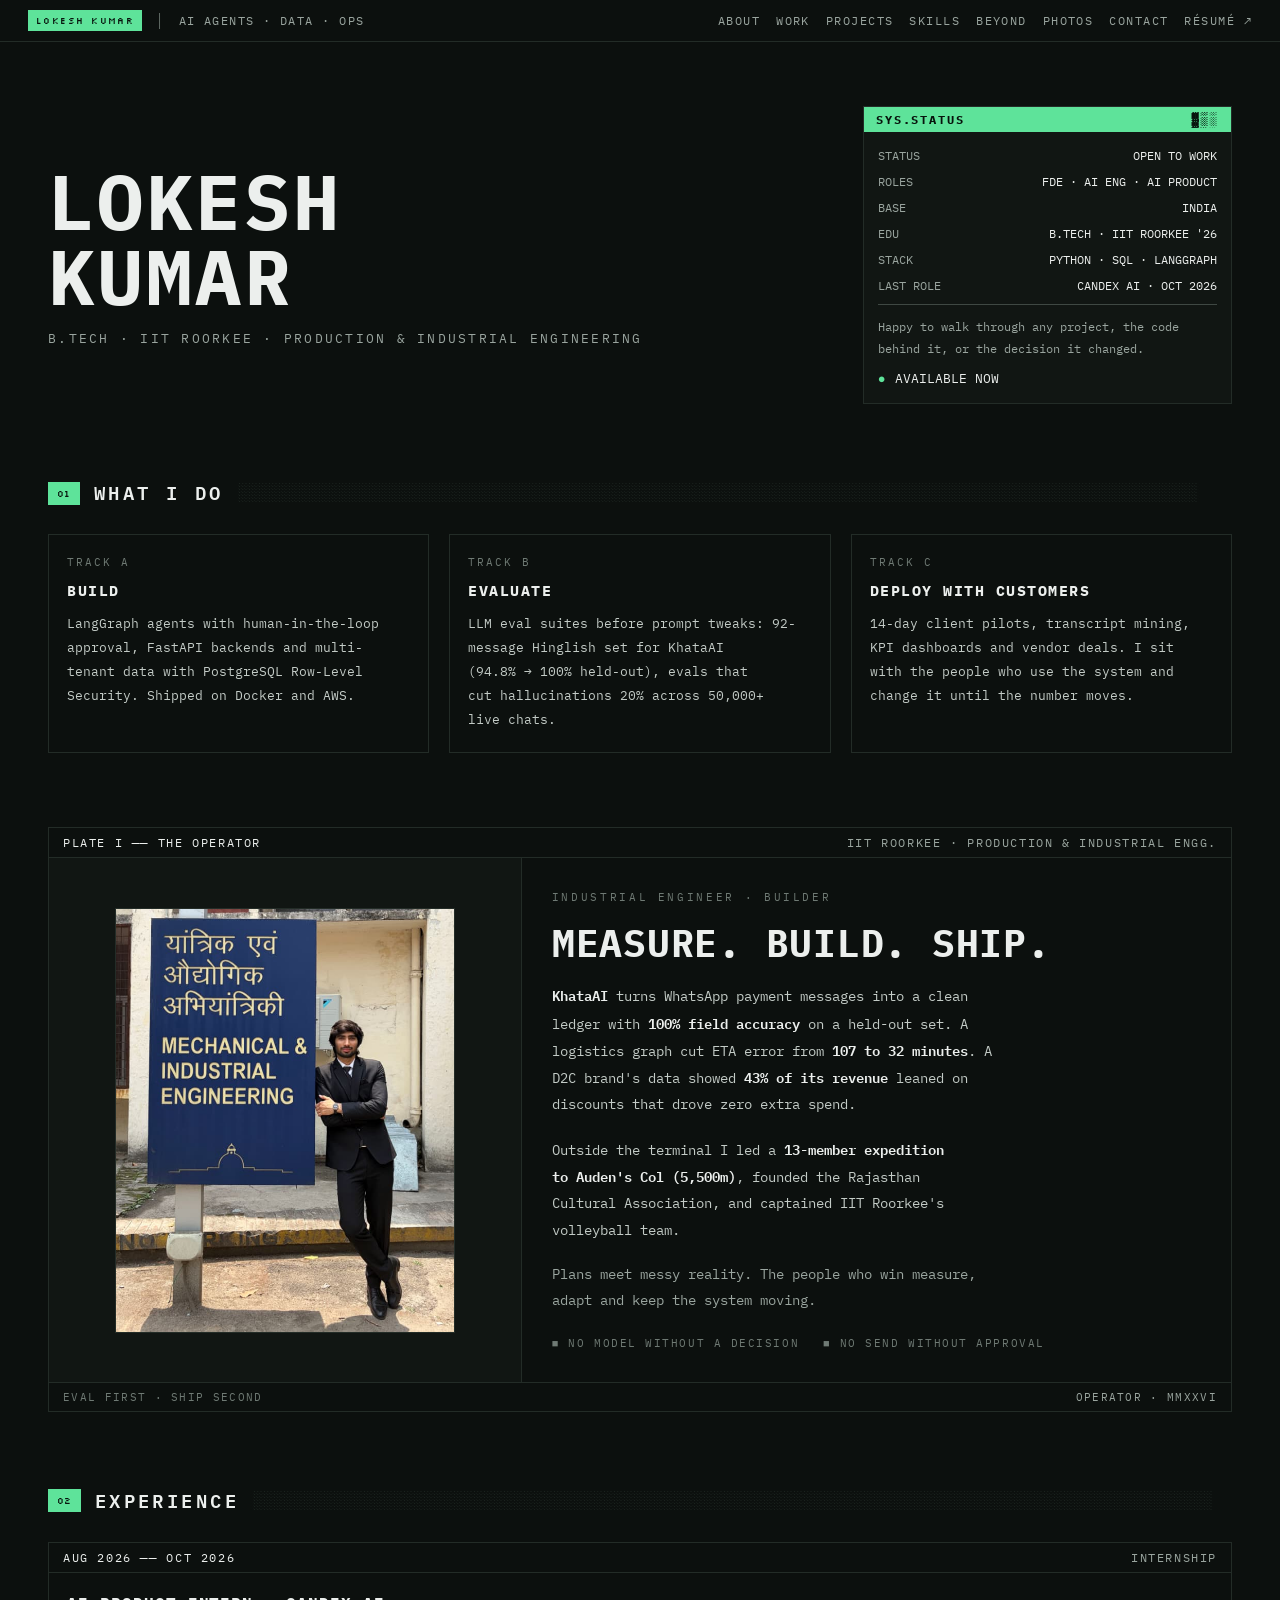
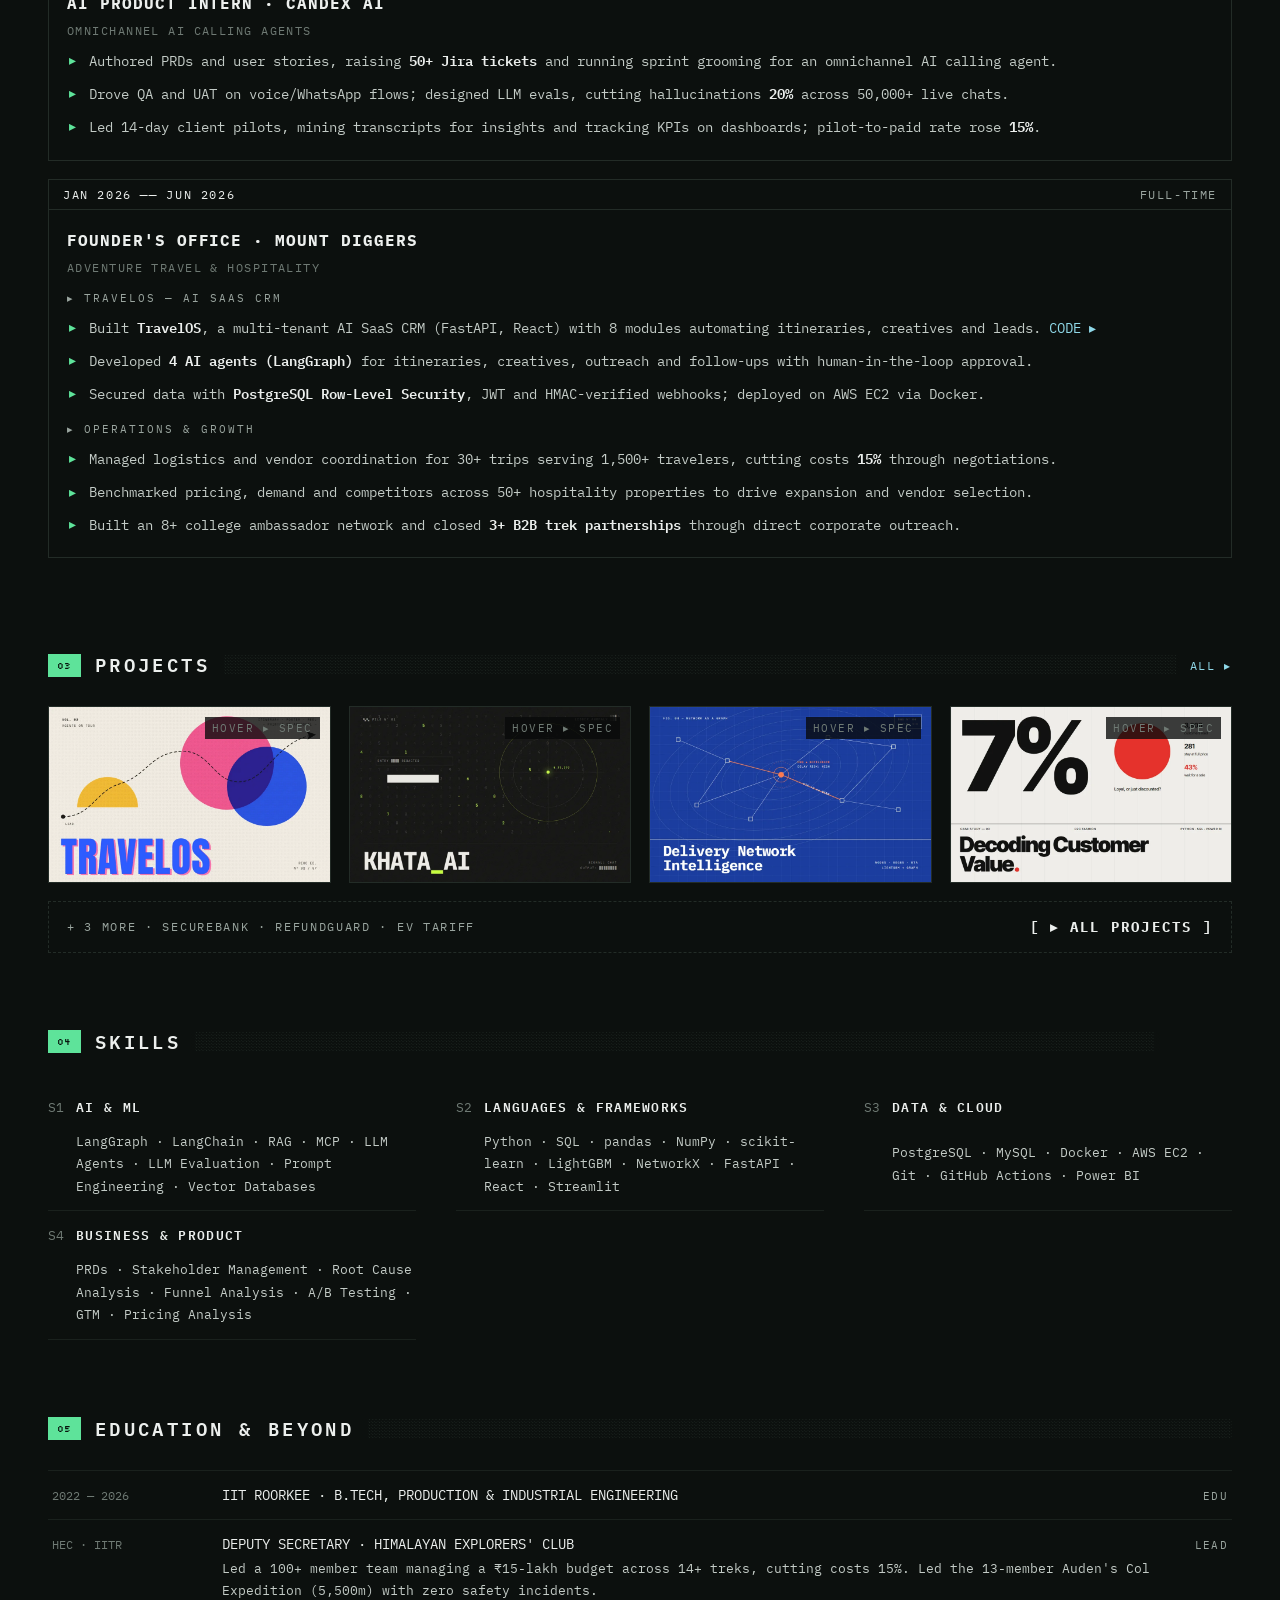
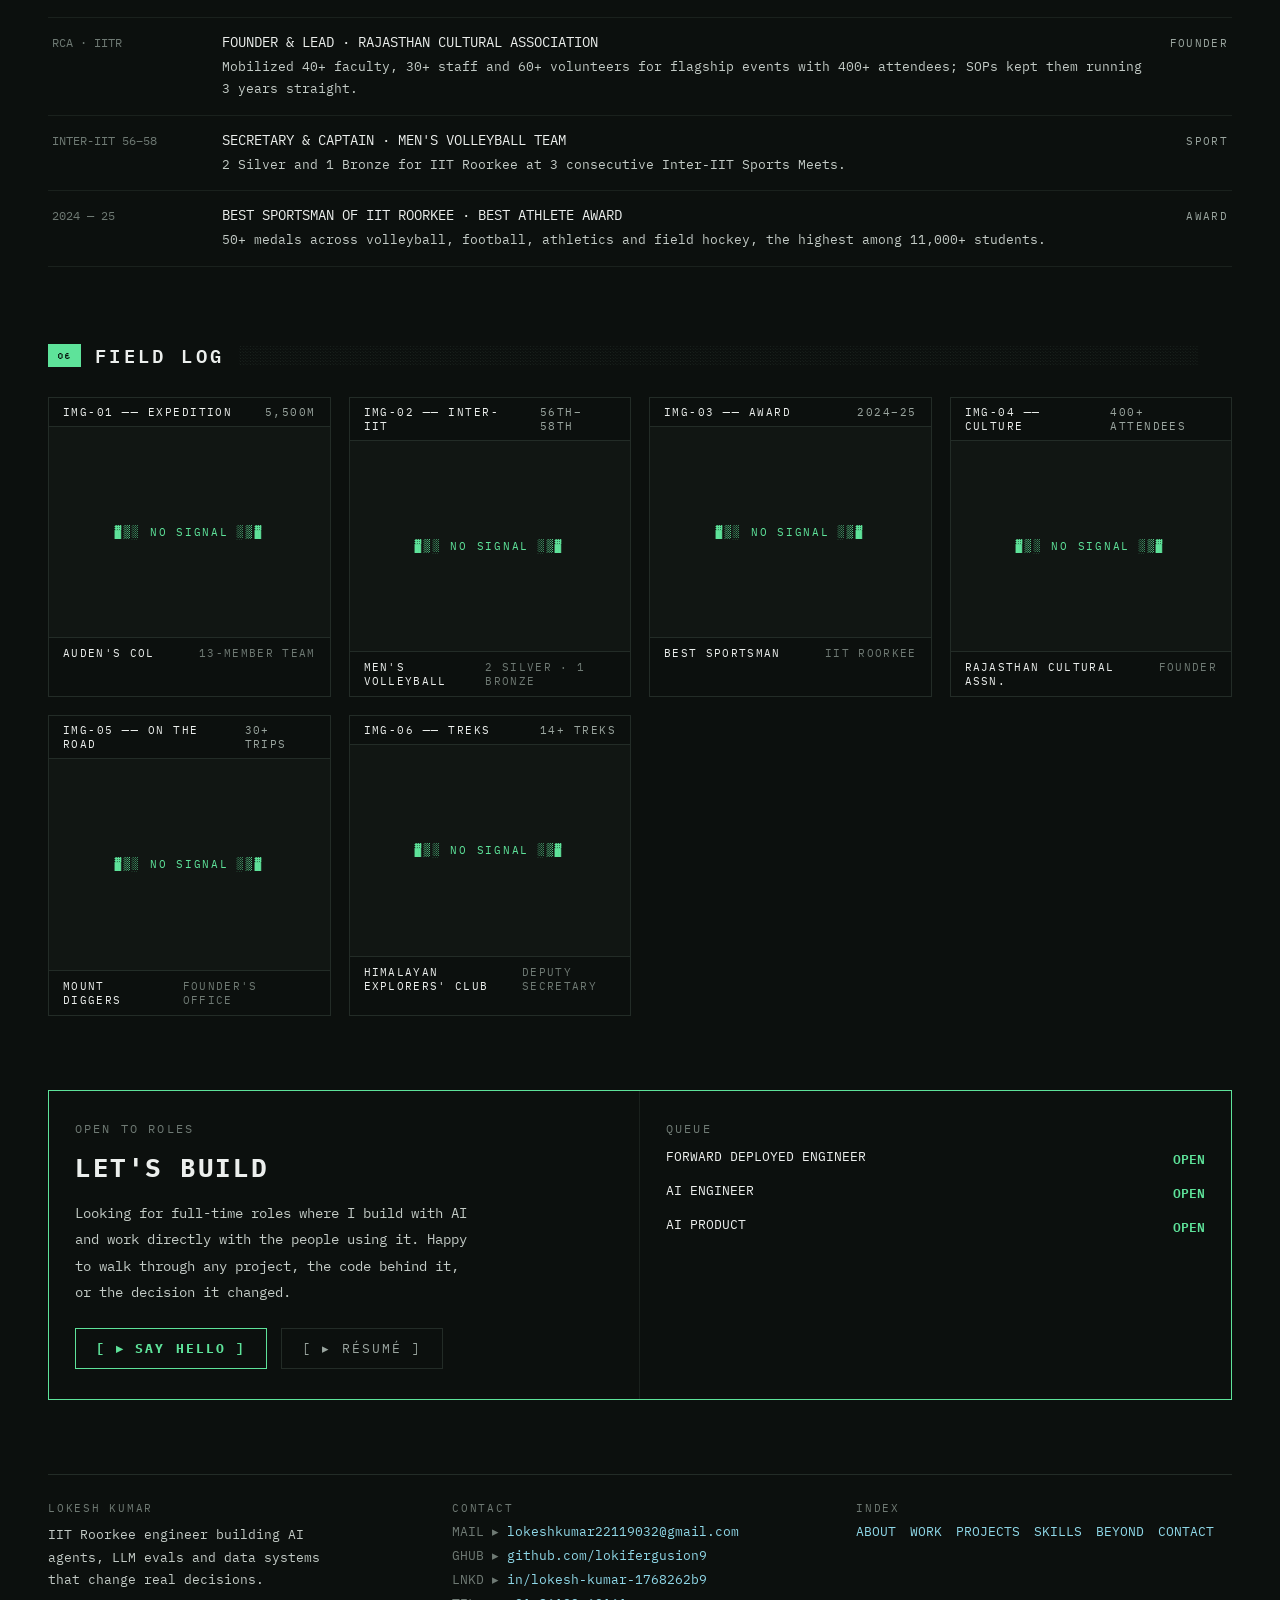
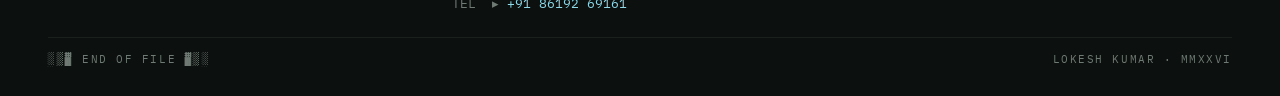
==== index.html @ f2a4437a "Redesign portfolio: dark theme, project posters, case files for 7 projects" ====
<!DOCTYPE html>
<html lang="en" data-theme="obsidian">
<head>
<meta charset="utf-8">
<meta name="viewport" content="width=device-width, initial-scale=1">
<title>Lokesh Kumar — AI Agents · Data · Ops</title>
<meta name="description" content="Lokesh Kumar — IIT Roorkee engineer building AI agents, LLM evaluation pipelines and data systems that change real decisions.">
<meta property="og:type" content="website">
<meta property="og:title" content="Lokesh Kumar — AI Agents · Data · Ops">
<meta property="og:description" content="IIT Roorkee engineer building AI agents, LLM evals and data systems that change real decisions.">
<meta property="og:url" content="https://lokifergusion9.github.io/">
<meta property="og:image" content="https://lokifergusion9.github.io/assets/lokesh.jpg">
<meta name="twitter:card" content="summary">
<meta name="theme-color" content="#0C100E">
<link rel="icon" href="data:image/svg+xml,%3Csvg xmlns='http://www.w3.org/2000/svg' viewBox='0 0 64 64'%3E%3Crect width='64' height='64' fill='%230E9F55'/%3E%3Ctext x='32' y='42' font-family='monospace' font-size='26' font-weight='700' fill='%23ffffff' text-anchor='middle'%3ELK%3C/text%3E%3C/svg%3E">
<link rel="preconnect" href="https://fonts.googleapis.com">
<link rel="preconnect" href="https://fonts.gstatic.com" crossorigin>
<link href="https://fonts.googleapis.com/css2?family=IBM+Plex+Mono:wght@400;500;600;700&family=Silkscreen:wght@400;700&display=swap" rel="stylesheet">
<link rel="stylesheet" href="assets/site.css">
<link rel="stylesheet" href="assets/theme.css">
</head>
<body>

<div class="nav">
  <div class="l">
    <span class="pill">LOKESH KUMAR</span>
    <span style="color:var(--dim)">│</span>
    <span>AI AGENTS · DATA · OPS</span>
  </div>
  <div class="links">
    <a href="#about">ABOUT</a>
    <a href="#work">WORK</a>
    <a href="projects.html">PROJECTS</a>
    <a href="#skills">SKILLS</a>
    <a href="#beyond">BEYOND</a>
    <a href="#photos">PHOTOS</a>
    <a href="#contact">CONTACT</a>
    <a href="assets/Lokesh-Kumar-Resume.pdf" target="_blank" rel="noopener">RÉSUMÉ ↗</a>
  </div>
</div>

<!-- INTRO -->
<section class="sec" style="padding-top:64px" id="about">
  <div class="stack">
    <div class="idname">
      <div class="who">LOKESH<br>KUMAR</div>
      <div class="sub">B.TECH · IIT ROORKEE · PRODUCTION &amp; INDUSTRIAL ENGINEERING</div>
    </div>

    <div class="frame status">
      <div class="head"><span>SYS.STATUS</span><span>▓▒░</span></div>
      <div class="body">
        <div class="row"><span>STATUS</span><span>OPEN TO WORK</span></div>
        <div class="row"><span>ROLES</span><span>FDE · AI ENG · AI PRODUCT</span></div>
        <div class="row"><span>BASE</span><span>INDIA</span></div>
        <div class="row"><span>EDU</span><span>B.TECH · IIT ROORKEE '26</span></div>
        <div class="row"><span>STACK</span><span>PYTHON · SQL · LANGGRAPH</span></div>
        <div class="row"><span>LAST ROLE</span><span>CANDEX AI · OCT 2026</span></div>
        <div class="div"></div>
        <div class="note">Happy to walk through any project, the code behind it, or the decision it changed.</div>
        <div class="open"><span class="blink">●</span>AVAILABLE NOW</div>
      </div>
    </div>
  </div>
</section>

<!-- 01 WHAT I DO -->
<section class="sec">
  <div class="sh"><span class="num">01</span><span class="t">WHAT I DO</span><span class="fill" aria-hidden="true">░░░░░░░░░░░░░░░░░░░░░░░░░░░░░░░░░░░░░░░░░░░░░░░░░░░░░░░░░░░░░░░░░░░░░░░░░░░░░░░░░░░░░░░░░░░░░░░░</span></div>
  <div class="tracks">
    <div class="track"><div class="lb">TRACK A</div><div class="v">BUILD</div><p>LangGraph agents with human-in-the-loop approval, FastAPI backends and multi-tenant data with PostgreSQL Row-Level Security. Shipped on Docker and AWS.</p></div>
    <div class="track"><div class="lb">TRACK B</div><div class="v">EVALUATE</div><p>LLM eval suites before prompt tweaks: 92-message Hinglish set for KhataAI (94.8% → 100% held-out), evals that cut hallucinations 20% across 50,000+ live chats.</p></div>
    <div class="track"><div class="lb">TRACK C</div><div class="v">DEPLOY WITH CUSTOMERS</div><p>14-day client pilots, transcript mining, KPI dashboards and vendor deals. I sit with the people who use the system and change it until the number moves.</p></div>
  </div>
</section>

<!-- PLATE -->
<section class="sec">
  <div class="frame">
    <div class="bar"><span class="k">PLATE I ── THE OPERATOR</span><span>IIT ROORKEE · PRODUCTION &amp; INDUSTRIAL ENGG.</span></div>
    <div class="plate">
      <div class="art"><div class="crop"><img src="assets/lokesh.jpg" alt="Lokesh Kumar at IIT Roorkee" width="960" height="1280" loading="lazy"></div></div>
      <div class="txt">
        <div class="sub">INDUSTRIAL ENGINEER · BUILDER</div>
        <div class="h">MEASURE. BUILD. SHIP.</div>
        <p><b>KhataAI</b> turns WhatsApp payment messages into a clean ledger with <b>100% field accuracy</b> on a held-out set. A logistics graph cut ETA error from <b>107 to 32 minutes</b>. A D2C brand's data showed <b>43% of its revenue</b> leaned on discounts that drove zero extra spend.</p>
        <p>Outside the terminal I led a <b>13-member expedition to Auden's Col (5,500m)</b>, founded the Rajasthan Cultural Association, and captained IIT Roorkee's volleyball team.</p>
        <p class="last">Plans meet messy reality. The people who win measure, adapt and keep the system moving.</p>
        <div class="mottos"><span>■ NO MODEL WITHOUT A DECISION</span><span>■ NO SEND WITHOUT APPROVAL</span></div>
      </div>
    </div>
    <div class="pfoot"><span>EVAL FIRST · SHIP SECOND</span><span>OPERATOR · MMXXVI</span></div>
  </div>
</section>

<!-- 02 WORK -->
<section class="sec" id="work">
  <div class="sh"><span class="num">02</span><span class="t">EXPERIENCE</span><span class="fill" aria-hidden="true">░░░░░░░░░░░░░░░░░░░░░░░░░░░░░░░░░░░░░░░░░░░░░░░░░░░░░░░░░░░░░░░░░░░░░░░░░░░░░░░░░░░░░░░░░░░░░░░░</span></div>

  <div class="job">
    <div class="bar"><span class="k">AUG 2026 ── OCT 2026</span><span>INTERNSHIP</span></div>
    <div class="in">
      <div class="role">AI PRODUCT INTERN · CANDEX AI</div>
      <div class="ctx">OMNICHANNEL AI CALLING AGENTS</div>
      <ul class="ticks">
        <li>Authored PRDs and user stories, raising <b>50+ Jira tickets</b> and running sprint grooming for an omnichannel AI calling agent.</li>
        <li>Drove QA and UAT on voice/WhatsApp flows; designed LLM evals, cutting hallucinations <b>20%</b> across 50,000+ live chats.</li>
        <li>Led 14-day client pilots, mining transcripts for insights and tracking KPIs on dashboards; pilot-to-paid rate rose <b>15%</b>.</li>
      </ul>
    </div>
  </div>

  <div class="job">
    <div class="bar"><span class="k">JAN 2026 ── JUN 2026</span><span>FULL-TIME</span></div>
    <div class="in">
      <div class="role">FOUNDER'S OFFICE · MOUNT DIGGERS</div>
      <div class="ctx">ADVENTURE TRAVEL &amp; HOSPITALITY</div>
      <div class="grp">▸ TRAVELOS — AI SAAS CRM</div>
      <ul class="ticks">
        <li>Built <b>TravelOS</b>, a multi-tenant AI SaaS CRM (FastAPI, React) with 8 modules automating itineraries, creatives and leads. <a href="https://github.com/lokifergusion9/Travel-OS" target="_blank" rel="noopener noreferrer">CODE ▸</a></li>
        <li>Developed <b>4 AI agents (LangGraph)</b> for itineraries, creatives, outreach and follow-ups with human-in-the-loop approval.</li>
        <li>Secured data with <b>PostgreSQL Row-Level Security</b>, JWT and HMAC-verified webhooks; deployed on AWS EC2 via Docker.</li>
      </ul>
      <div class="grp">▸ OPERATIONS &amp; GROWTH</div>
      <ul class="ticks">
        <li>Managed logistics and vendor coordination for 30+ trips serving 1,500+ travelers, cutting costs <b>15%</b> through negotiations.</li>
        <li>Benchmarked pricing, demand and competitors across 50+ hospitality properties to drive expansion and vendor selection.</li>
        <li>Built an 8+ college ambassador network and closed <b>3+ B2B trek partnerships</b> through direct corporate outreach.</li>
      </ul>
    </div>
  </div>
</section>

<!-- 03 PROJECTS -->
<section class="sec" id="projects">
  <div class="sh"><span class="num">03</span><span class="t">PROJECTS</span><span class="fill" aria-hidden="true">░░░░░░░░░░░░░░░░░░░░░░░░░░░░░░░░░░░░░░░░░░░░░░░░░░░░░░░░░░░░░░░░░░░░░░░░░░░░░░░░░░░░░░░░░░░░░░░░░░░░</span><a href="projects.html">ALL ▸</a></div>
  <div class="cards four">
    <div class="card poster" tabindex="0">
      <span class="no">P-01</span>
      <div class="face"><img src="assets/posters/travelos.webp" alt="TRAVELOS — AI OPERATING SYSTEM FOR TRAVEL AGENCIES poster" loading="lazy" width="960" height="600"></div>
      <span class="hint"><span class="h">HOVER ▸ SPEC</span><span class="t">TAP ▸ SPEC</span></span>
      <div class="spec">
        <div class="sb">SPEC ── P-01</div>
        <div class="ti">TRAVELOS — AI OPERATING SYSTEM FOR TRAVEL AGENCIES</div>
        <div class="tg">AI SAAS · AGENTS</div>
        <p>Multi-tenant workspace where LangGraph agents draft itineraries, creatives, vendor deals and follow-ups, and a human approves every step.</p>
        <div class="kpis"><span>HUMAN-IN-THE-LOOP</span><span>RLS TENANCY</span><span>24 + 5 TESTS</span></div>
        <div class="op"><a href="project-travelos.html">[ ▸ OPEN CASE FILE ]</a><a href="https://github.com/lokifergusion9/Travel-OS" target="_blank" rel="noopener noreferrer">CODE ▸</a></div>
      </div>
    </div>
    <div class="card poster" tabindex="0">
      <span class="no">P-02</span>
      <div class="face"><img src="assets/posters/khataai.webp" alt="KHATAAI — WHATSAPP PAYMENT EXTRACTION PIPELINE poster" loading="lazy" width="960" height="600"></div>
      <span class="hint"><span class="h">HOVER ▸ SPEC</span><span class="t">TAP ▸ SPEC</span></span>
      <div class="spec">
        <div class="sb">SPEC ── P-02</div>
        <div class="ti">KHATAAI — WHATSAPP PAYMENT EXTRACTION PIPELINE</div>
        <div class="tg">LLM · AGENTS · EVALS</div>
        <p>LangGraph + MCP pipeline turning WhatsApp payment messages into a 10-field Sheets ledger, with exactly-once processing.</p>
        <div class="kpis"><span>94.8% → 100% HELD-OUT</span><span>92-MSG EVAL SUITE</span></div>
        <div class="op"><a href="project-khataai.html">[ ▸ OPEN CASE FILE ]</a><a href="https://mcp-financial-automation-37ajappgn996heqhqhrsq4h.streamlit.app/" target="_blank" rel="noopener noreferrer">LIVE DEMO ▸</a><a href="https://github.com/lokifergusion9/Khata-AI" target="_blank" rel="noopener noreferrer">CODE ▸</a></div>
      </div>
    </div>
    <div class="card poster" tabindex="0">
      <span class="no">P-03</span>
      <div class="face"><img src="assets/posters/eta-graph.webp" alt="GRAPH-BASED DELHIVERY ETA OPTIMIZATION poster" loading="lazy" width="960" height="600"></div>
      <span class="hint"><span class="h">HOVER ▸ SPEC</span><span class="t">TAP ▸ SPEC</span></span>
      <div class="spec">
        <div class="sb">SPEC ── P-03</div>
        <div class="ti">GRAPH-BASED DELHIVERY ETA OPTIMIZATION</div>
        <div class="tg">SUPPLY CHAIN · GRAPH ML</div>
        <p>144,867 shipment scans as a 1,657-hub graph; node2vec and centrality features in a LightGBM ETA model.</p>
        <div class="kpis"><span>MAE 107 → 32 MIN</span><span>5% → 46% WITHIN 15%</span></div>
        <div class="op"><a href="project-eta-graph.html">[ ▸ OPEN CASE FILE ]</a><a href="https://delivery-network-intelligence-sjdj5m77kgdkvbmgqhy9yo.streamlit.app/" target="_blank" rel="noopener noreferrer">LIVE DEMO ▸</a><a href="https://github.com/lokifergusion9/delivery-network-intelligence" target="_blank" rel="noopener noreferrer">CODE ▸</a></div>
      </div>
    </div>
    <div class="card poster" tabindex="0">
      <span class="no">P-04</span>
      <div class="face"><img src="assets/posters/customer-value.webp" alt="DECODING CUSTOMER VALUE — SQL RETENTION STRATEGY poster" loading="lazy" width="960" height="600"></div>
      <span class="hint"><span class="h">HOVER ▸ SPEC</span><span class="t">TAP ▸ SPEC</span></span>
      <div class="spec">
        <div class="sb">SPEC ── P-04</div>
        <div class="ti">DECODING CUSTOMER VALUE — SQL RETENTION STRATEGY</div>
        <div class="tg">BUSINESS · BI</div>
        <p>3,900 D2C customers in 5 loyalty tiers via MySQL CTEs; discounts drove zero lift, exposing 43% of revenue as promo-reliant.</p>
        <div class="kpis"><span>$99K PROMO-RELIANT</span><span>281 LOYALISTS</span></div>
        <div class="op"><a href="project-customer-value.html">[ ▸ OPEN CASE FILE ]</a><a href="https://lokifergusion9.github.io/decoding-customer-value/founder_dashboard.html" target="_blank" rel="noopener noreferrer">DASHBOARD ▸</a><a href="https://github.com/lokifergusion9/decoding-customer-value" target="_blank" rel="noopener noreferrer">CODE ▸</a></div>
      </div>
    </div>
  </div>
  <a class="allbar" href="projects.html"><span class="a">+ 3 MORE · SECUREBANK · REFUNDGUARD · EV TARIFF</span><span class="b">[ ▸ ALL PROJECTS ]</span></a>
</section>

<!-- 04 SKILLS -->
<section class="sec" id="skills">
  <div class="sh"><span class="num">04</span><span class="t">SKILLS</span><span class="fill" aria-hidden="true">░░░░░░░░░░░░░░░░░░░░░░░░░░░░░░░░░░░░░░░░░░░░░░░░░░░░░░░░░░░░░░░░░░░░░░░░░░░░░░░░░░░░░░░░░░░░░░░░</span></div>
  <div class="areas">
    <div class="area"><span class="c">S1</span><span class="n">AI &amp; ML</span><span class="i">LangGraph · LangChain · RAG · MCP · LLM Agents · LLM Evaluation · Prompt Engineering · Vector Databases</span></div>
    <div class="area"><span class="c">S2</span><span class="n">LANGUAGES &amp; FRAMEWORKS</span><span class="i">Python · SQL · pandas · NumPy · scikit-learn · LightGBM · NetworkX · FastAPI · React · Streamlit</span></div>
    <div class="area"><span class="c">S3</span><span class="n">DATA &amp; CLOUD</span><span class="i">PostgreSQL · MySQL · Docker · AWS EC2 · Git · GitHub Actions · Power BI</span></div>
    <div class="area"><span class="c">S4</span><span class="n">BUSINESS &amp; PRODUCT</span><span class="i">PRDs · Stakeholder Management · Root Cause Analysis · Funnel Analysis · A/B Testing · GTM · Pricing Analysis</span></div>
  </div>
</section>

<!-- 05 BEYOND -->
<section class="sec" id="beyond">
  <div class="sh"><span class="num">05</span><span class="t">EDUCATION &amp; BEYOND</span><span class="fill" aria-hidden="true">░░░░░░░░░░░░░░░░░░░░░░░░░░░░░░░░░░░░░░░░░░░░░░░░░░░░░░░░░░░░░░░░░░░░░░░░░░░░░░░░░░░░░░░░░░░░░░░░</span></div>
  <div class="log">
    <div class="r"><span class="d">2022 — 2026</span><span>IIT ROORKEE · B.TECH, PRODUCTION &amp; INDUSTRIAL ENGINEERING</span><span class="tag">EDU</span></div>
    <div class="r"><span class="d">HEC · IITR</span><span>DEPUTY SECRETARY · HIMALAYAN EXPLORERS' CLUB<span class="x">Led a 100+ member team managing a ₹15-lakh budget across 14+ treks, cutting costs 15%. Led the 13-member Auden's Col Expedition (5,500m) with zero safety incidents.</span></span><span class="tag">LEAD</span></div>
    <div class="r"><span class="d">RCA · IITR</span><span>FOUNDER &amp; LEAD · RAJASTHAN CULTURAL ASSOCIATION<span class="x">Mobilized 40+ faculty, 30+ staff and 60+ volunteers for flagship events with 400+ attendees; SOPs kept them running 3 years straight.</span></span><span class="tag">FOUNDER</span></div>
    <div class="r"><span class="d">INTER-IIT 56–58</span><span>SECRETARY &amp; CAPTAIN · MEN'S VOLLEYBALL TEAM<span class="x">2 Silver and 1 Bronze for IIT Roorkee at 3 consecutive Inter-IIT Sports Meets.</span></span><span class="tag">SPORT</span></div>
    <div class="r"><span class="d">2024 — 25</span><span>BEST SPORTSMAN OF IIT ROORKEE · BEST ATHLETE AWARD<span class="x">50+ medals across volleyball, football, athletics and field hockey, the highest among 11,000+ students.</span></span><span class="tag">AWARD</span></div>
  </div>
</section>

<!-- 06 PHOTOS -->
<section class="sec" id="photos">
  <div class="sh"><span class="num">06</span><span class="t">FIELD LOG</span><span class="fill" aria-hidden="true">░░░░░░░░░░░░░░░░░░░░░░░░░░░░░░░░░░░░░░░░░░░░░░░░░░░░░░░░░░░░░░░░░░░░░░░░░░░░░░░░░░░░░░░░░░░░░░░░</span></div>
  <div class="gal">
    <figure class="ph">
      <div class="bar"><span class="k">IMG-01 ── EXPEDITION</span><span>5,500M</span></div>
      <div class="img"><img src="assets/gallery/01.jpg" alt="Auden's Col expedition" loading="lazy" onerror="this.remove()"></div>
      <figcaption><span>AUDEN'S COL</span><span>13-MEMBER TEAM</span></figcaption>
    </figure>
    <figure class="ph">
      <div class="bar"><span class="k">IMG-02 ── INTER-IIT</span><span>56TH–58TH</span></div>
      <div class="img"><img src="assets/gallery/02.jpg" alt="Inter-IIT volleyball" loading="lazy" onerror="this.remove()"></div>
      <figcaption><span>MEN'S VOLLEYBALL</span><span>2 SILVER · 1 BRONZE</span></figcaption>
    </figure>
    <figure class="ph">
      <div class="bar"><span class="k">IMG-03 ── AWARD</span><span>2024–25</span></div>
      <div class="img"><img src="assets/gallery/03.jpg" alt="Best Sportsman award" loading="lazy" onerror="this.remove()"></div>
      <figcaption><span>BEST SPORTSMAN</span><span>IIT ROORKEE</span></figcaption>
    </figure>
    <figure class="ph">
      <div class="bar"><span class="k">IMG-04 ── CULTURE</span><span>400+ ATTENDEES</span></div>
      <div class="img"><img src="assets/gallery/04.jpg" alt="Rajasthan Cultural Association event" loading="lazy" onerror="this.remove()"></div>
      <figcaption><span>RAJASTHAN CULTURAL ASSN.</span><span>FOUNDER</span></figcaption>
    </figure>
    <figure class="ph">
      <div class="bar"><span class="k">IMG-05 ── ON THE ROAD</span><span>30+ TRIPS</span></div>
      <div class="img"><img src="assets/gallery/05.jpg" alt="Mount Diggers trip" loading="lazy" onerror="this.remove()"></div>
      <figcaption><span>MOUNT DIGGERS</span><span>FOUNDER'S OFFICE</span></figcaption>
    </figure>
    <figure class="ph">
      <div class="bar"><span class="k">IMG-06 ── TREKS</span><span>14+ TREKS</span></div>
      <div class="img"><img src="assets/gallery/06.jpg" alt="Himalayan Explorers' Club trek" loading="lazy" onerror="this.remove()"></div>
      <figcaption><span>HIMALAYAN EXPLORERS' CLUB</span><span>DEPUTY SECRETARY</span></figcaption>
    </figure>
  </div>
</section>

<!-- CONTACT -->
<section class="sec" id="contact">
  <div class="join">
    <div class="a">
      <div class="kk">OPEN TO ROLES</div>
      <div class="hh">LET'S BUILD</div>
      <p>Looking for full-time roles where I build with AI and work directly with the people using it. Happy to walk through any project, the code behind it, or the decision it changed.</p>
      <div class="ctas">
        <a class="cta" href="mailto:lokeshkumar22119032@gmail.com">[ ▸ SAY HELLO ]</a>
        <a class="cta sec2" href="assets/Lokesh-Kumar-Resume.pdf" target="_blank" rel="noopener">[ ▸ RÉSUMÉ ]</a>
      </div>
    </div>
    <div class="b">
      <div class="kk" style="margin:0">QUEUE</div>
      <div class="q"><span>FORWARD DEPLOYED ENGINEER</span><span>OPEN</span></div>
      <div class="q"><span>AI ENGINEER</span><span>OPEN</span></div>
      <div class="q"><span>AI PRODUCT</span><span>OPEN</span></div>
    </div>
  </div>
</section>

<div class="foot">
  <div class="g">
    <div><div class="h">LOKESH KUMAR</div><div class="bl">IIT Roorkee engineer building AI agents, LLM evals and data systems that change real decisions.</div></div>
    <div>
      <div class="h">CONTACT</div>
      <div><span class="pre">MAIL ▸ </span><a href="mailto:lokeshkumar22119032@gmail.com">lokeshkumar22119032@gmail.com</a></div>
      <div><span class="pre">GHUB ▸ </span><a href="https://github.com/lokifergusion9" target="_blank" rel="noopener noreferrer">github.com/lokifergusion9</a></div>
      <div><span class="pre">LNKD ▸ </span><a href="https://www.linkedin.com/in/lokesh-kumar-1768262b9/" target="_blank" rel="noopener noreferrer">in/lokesh-kumar-1768262b9</a></div>
      <div><span class="pre">TEL&nbsp; ▸ </span><a href="tel:+918619269161">+91 86192 69161</a></div>
    </div>
    <div>
      <div class="h">INDEX</div>
      <div class="foot-links">
        <a href="#about">ABOUT</a><a href="#work">WORK</a><a href="projects.html">PROJECTS</a><a href="#skills">SKILLS</a><a href="#beyond">BEYOND</a><a href="#contact">CONTACT</a>
      </div>
    </div>
  </div>
  <div class="eof"><span>░▒▓ END OF FILE ▓▒░</span><span>LOKESH KUMAR · MMXXVI</span></div>
</div>

<script>
// Pixel-block name, same technique as the reference: rasterise text small, draw each pixel as a block.
(function () {
  var cv = document.getElementById('title'); if (!cv) return;
  var P;
  function paint() {
    var cs = getComputedStyle(document.documentElement);
    var v = function (n, d) { return (cs.getPropertyValue(n) || '').trim() || d; };
    P = { bg: v('--canvasBg', v('--bg', '#F4EFE4')), hot: v('--canvasHot', v('--brass', v('--hot', '#0E9F55'))), hi: v('--canvasHi', v('--hi', '#0C1512')) };
    var lines = ['LOKESH', 'KUMAR'];
    var GW = 54, GH = 7, cw = 11, ch = 22;
    var dpr = Math.min(2, window.devicePixelRatio || 1);
    cv.width = GW * cw * dpr;
    cv.height = (lines.length * GH + (lines.length - 1)) * ch * dpr;
    var ctx = cv.getContext('2d');
    ctx.setTransform(dpr, 0, 0, dpr, 0, 0);
    ctx.fillStyle = P.bg; ctx.fillRect(0, 0, GW * cw, cv.height / dpr);
    var off = document.createElement('canvas');
    lines.forEach(function (line, li) {
      off.width = GW; off.height = GH * 2;
      var o = off.getContext('2d');
      o.clearRect(0, 0, GW, GH * 2);
      o.fillStyle = '#000'; o.textBaseline = 'middle';
      o.font = '700 ' + (GH * 2 * 0.92) + 'px "IBM Plex Mono", ui-monospace, monospace';
      var w = o.measureText(line).width || 1;
      o.save(); o.scale(Math.min(1, GW / w), 1); o.fillText(line, (GW - Math.min(w, GW)) / 2 / Math.min(1, GW / w), GH); o.restore();
      var d = o.getImageData(0, 0, GW, GH * 2).data;
      var on = function (x, y) { return d[(y * GW + x) * 4 + 3] > 96; };
      var y0 = li * (GH + 1);
      for (var gy = 0; gy < GH; gy++) for (var gx = 0; gx < GW; gx++) {
        var a = on(gx, gy * 2), b = on(gx, gy * 2 + 1);
        if (!a && !b) continue;
        var px = gx * cw, py = (y0 + gy) * ch;
        ctx.fillStyle = gy < 2 ? P.hi : P.hot;
        if (a) ctx.fillRect(px, py, cw - 1, ch / 2 - 1);
        if (b) ctx.fillRect(px, py + ch / 2, cw - 1, ch / 2 - 1);
      }
    });
  }
  if (document.fonts && document.fonts.ready) document.fonts.ready.then(paint, paint); else paint();
  window.addEventListener('resize', paint);
})();

// Touch screens have no hover: first tap opens a project's spec, tapping outside closes it.
(function () {
  if (!matchMedia('(hover: none)').matches) return;
  var cards = document.querySelectorAll('.card');
  cards.forEach(function (c) {
    c.addEventListener('click', function (e) {
      if (!c.classList.contains('open')) { e.preventDefault(); cards.forEach(function (o) { o.classList.remove('open'); }); c.classList.add('open'); }
    });
  });
  document.addEventListener('click', function (e) { if (!e.target.closest('.card')) cards.forEach(function (o) { o.classList.remove('open'); }); });
})();
</script>
</body>
</html>
---- assets/site.css ----
:root{
  --bg:#F4EFE4;      /* light beige (was #05070A) */
  --scr:#EBE4D4;     /* slightly deeper beige for "screens" */
  --hot:#0E9F55;     /* was #39FF88  (fills, pills) */
  --hotText:#0B7A41; /* readable green text on white */
  --hi:#0C1512;      /* was #D7E0E6  (headings / main text) */
  --body:#3E4A54;    /* was #A8B3BD */
  --mid:#3F7A5A;     /* was #7AAE91 */
  --dim:#6B7680;     /* was #77838E */
  --link:#0077A8;    /* was #00D9FF */
  --frame:#BFD8C9;   /* was #163D2A */
  --rule:#DDD4C2;    /* was #182027 */
  --glyph:#9CC9D1;   /* was #11626F */
  --mono:'IBM Plex Mono',ui-monospace,Consolas,monospace;
  --pix:'Silkscreen',monospace;
}
html,body{margin:0;padding:0;background:var(--bg)}
*{box-sizing:border-box}
html,body{overflow-x:clip}
body{color:var(--hotText);font-family:var(--mono);min-height:100vh;overflow-wrap:break-word;-webkit-font-smoothing:antialiased}
a{color:var(--link);text-decoration:none}
a:hover{color:#fff;background:var(--link)}
::selection{background:var(--hot);color:#fff}
img{max-width:100%}
h1,h2,h3{text-wrap:balance}
p,li{text-wrap:pretty}
:where(a,button,[tabindex]):focus-visible{outline:2px solid currentColor;outline-offset:3px}
@media (prefers-reduced-motion:no-preference){a,.card,.track{transition:color .15s ease,background-color .15s ease,border-color .15s ease}}
@keyframes blink{0%,49%{opacity:1}50%,100%{opacity:0}}
.blink{animation:blink 1s step-end infinite;color:var(--hot)}
@media (prefers-reduced-motion:reduce){.blink{animation:none}}

/* nav */
.nav{position:sticky;top:0;z-index:40;display:flex;flex-wrap:wrap;align-items:center;justify-content:space-between;gap:12px 24px;padding:10px 28px;background:var(--bg);border-bottom:1px solid var(--frame);font-size:12px;letter-spacing:.12em}
.nav .l{display:flex;align-items:center;gap:14px;color:var(--mid)}
.pill{color:#fff;background:var(--hot);padding:5px 8px;font-size:9px;font-family:var(--pix)}
.nav .links{display:flex;flex-wrap:wrap;align-items:center;gap:16px}
.nav .links a{color:var(--mid);white-space:nowrap}
.nav .links a:hover{color:#fff}
@media (max-width:760px){.nav{padding:10px 16px}.nav .links{gap:6px 14px}}
@media (pointer:coarse){.nav .links a,.foot-links a{display:inline-block;padding-block:10px}}

.sec{max-width:1240px;margin:0 auto;padding:74px 28px 0}
.frame{border:1px solid var(--frame)}
.bar{display:flex;justify-content:space-between;align-items:center;gap:16px;padding:7px 14px;border-bottom:1px solid var(--frame);font-size:11.5px;letter-spacing:.14em;color:var(--mid)}
.bar .k{color:var(--hi)}

/* hero */
.hero{padding-top:40px}
.hero-canvas{display:flex;justify-content:center;padding:26px 16px;overflow:hidden}
.hero-canvas canvas{display:block;width:100%;max-width:980px;height:auto;image-rendering:pixelated}

/* intro */
.stack{display:grid;grid-template-columns:minmax(0,1.35fr) minmax(0,.65fr);gap:48px;align-items:start}
.kicker{display:flex;align-items:center;gap:12px;margin:0 0 20px;font-size:15px;letter-spacing:.2em;font-weight:700;color:var(--hi)}
.kicker .tri{color:var(--hot)}
.intro p{max-width:62ch;font-size:14px;line-height:1.9;color:var(--body);margin:0 0 16px}
.intro p.last{color:var(--mid);margin-bottom:28px}
.intro b{color:var(--hi);font-weight:600}
.ctas{display:flex;gap:14px;flex-wrap:wrap}
.cta{border:1px solid var(--hot);padding:11px 20px;font-size:13px;letter-spacing:.16em;font-weight:700;color:var(--hotText)}
.cta.sec2{border-color:var(--frame);color:var(--mid);font-weight:400}
.cta:hover{background:var(--hot);color:#fff;border-color:var(--hot)}
.status{font-size:12px}
.status .head{background:var(--hot);color:#fff;padding:5px 12px;font-weight:800;letter-spacing:.16em;display:flex;justify-content:space-between}
.status .body{padding:16px 14px;display:grid;gap:11px}
.status .row{display:flex;justify-content:space-between;gap:12px}
.status .row span:first-child{color:var(--mid)}
.status .row span:last-child{color:var(--hi);text-align:right}
.status .div{height:1px;background:var(--dim);opacity:.5}
.status .note{color:var(--mid);line-height:1.8}
.status .open{color:var(--hi);display:flex;align-items:center;gap:9px;font-size:13px}

/* section heads */
.sh{display:flex;align-items:center;gap:14px;margin-bottom:26px}
.sh .num{color:#fff;background:var(--hot);padding:6px 9px;font-size:9px;letter-spacing:.04em;font-family:var(--pix)}
.sh .t{font-size:19px;font-weight:600;letter-spacing:.18em;color:var(--hi);white-space:nowrap}
.sh .fill{flex:1;color:var(--glyph);overflow:hidden;white-space:nowrap}
.sh a{font-size:12px;letter-spacing:.14em;white-space:nowrap}

/* tracks */
.tracks{display:grid;grid-template-columns:repeat(auto-fit,minmax(300px,1fr));gap:20px}
.track{border:1px solid var(--frame);padding:20px 18px;display:grid;gap:12px;align-content:start}
.track:hover{border-color:var(--hot)}
.track .lb{font-size:11px;letter-spacing:.18em;color:var(--dim)}
.track .v{font-size:15px;font-weight:700;letter-spacing:.1em;color:var(--hi)}
.track p{margin:0;font-size:13px;line-height:1.85;color:var(--body)}

/* plate */
.plate{display:grid;grid-template-columns:minmax(0,.8fr) minmax(0,1.2fr)}
.plate .art{display:flex;justify-content:center;align-items:center;min-height:460px;padding:20px 16px;border-right:1px solid var(--rule);background:var(--scr);overflow:hidden}
.plate .art img{width:100%;max-width:340px;aspect-ratio:4/5;object-fit:cover;object-position:58% 50%;height:auto;filter:grayscale(1) contrast(1.08);mix-blend-mode:multiply;border:1px solid var(--frame)}
.plate .txt{padding:32px 30px;display:grid;gap:18px;align-content:center}
.plate .sub{font-size:11px;letter-spacing:.24em;color:var(--dim)}
.plate .h{font-size:clamp(24px,3vw,38px);font-weight:800;letter-spacing:.02em;color:var(--hi);line-height:1.1}
.plate p{margin:0;font-size:13.5px;line-height:1.95;color:var(--body);max-width:56ch}
.plate p.last{color:var(--mid)}
.plate b{color:var(--hi);font-weight:600}
.mottos{display:flex;flex-wrap:wrap;gap:10px 24px;font-size:11px;letter-spacing:.14em;color:var(--dim);padding-top:4px}
.mottos span{white-space:nowrap}
.pfoot{display:flex;justify-content:space-between;gap:16px;padding:7px 14px;border-top:1px solid var(--frame);font-size:11px;letter-spacing:.12em;color:var(--dim)}
.pfoot span:last-child{color:var(--mid)}

/* experience */
.job{border:1px solid var(--frame);margin-bottom:18px}
.job:hover{border-color:var(--hot)}
.job .in{padding:20px 18px;display:grid;gap:10px}
.job .role{font-size:16px;font-weight:700;letter-spacing:.06em;color:var(--hi)}
.job .ctx{font-size:12px;letter-spacing:.12em;color:var(--dim)}
.grp{font-size:11px;letter-spacing:.18em;color:var(--mid);margin-top:6px}
.ticks{list-style:none;margin:0;padding:0;display:grid;gap:8px}
.ticks li{position:relative;padding-left:22px;font-size:13.5px;line-height:1.8;color:var(--body)}
.ticks li::before{content:"▸";position:absolute;left:2px;color:var(--hot)}
.ticks b{color:var(--hi);font-weight:600}

/* projects */
.cards{display:grid;grid-template-columns:repeat(auto-fit,minmax(260px,1fr));gap:18px}
.card{position:relative;height:300px;border:1px solid var(--frame);background:var(--scr);overflow:hidden;cursor:default}
.card:hover,.card:focus-within,.card.open{border-color:var(--hot)}
.card .no{position:absolute;top:12px;left:14px;font-size:11px;letter-spacing:.14em;color:var(--dim)}
.card .face{position:absolute;inset:0;display:grid;place-items:center;padding:24px 16px}
.card .nm{font-family:var(--pix);font-size:clamp(30px,3.4vw,42px);line-height:1.05;color:var(--hi);text-align:center}
.card .nm span{display:block;color:var(--hot)}
.card .hint{position:absolute;bottom:12px;right:14px;font-size:10.5px;letter-spacing:.14em;color:var(--dim)}
.card .hint .t{display:none}
@media (hover:none){.card .hint .h{display:none}.card .hint .t{display:inline}}
.card .spec{position:absolute;inset:0;display:grid;gap:9px;align-content:end;padding:18px 16px;background:linear-gradient(to top,rgba(244,239,228,.99) 0%,rgba(244,239,228,.96) 65%,rgba(244,239,228,.9) 100%);opacity:0;visibility:hidden;transition:opacity .2s,visibility .2s;overflow:auto}
.card:hover .spec,.card:focus-within .spec,.card.open .spec{opacity:1;visibility:visible}
.spec .sb{font-size:10.5px;letter-spacing:.18em;color:var(--dim)}
.spec .ti{font-size:14px;font-weight:700;letter-spacing:.05em;color:var(--hi);line-height:1.35}
.spec .tg{font-size:10.5px;letter-spacing:.14em;color:var(--mid)}
.spec p{margin:0;font-size:12.5px;line-height:1.75;color:var(--body)}
.kpis{display:flex;flex-wrap:wrap;gap:4px 12px;font-size:11px;letter-spacing:.04em;color:var(--hotText)}
.kpis span::before{content:"■ ";color:var(--hot)}
.kpis span.r{color:#B4532A}
.kpis span.r::before{color:#B4532A}
.spec .st{font-size:10.5px;letter-spacing:.06em;color:var(--dim)}
.spec .op{display:flex;gap:16px;font-size:11px;letter-spacing:.14em;font-weight:700;padding-top:2px}

/* photos */
.gal{display:grid;grid-template-columns:repeat(auto-fit,minmax(260px,1fr));gap:18px}
.ph{border:1px solid var(--frame);margin:0}
.ph:hover{border-color:var(--hot)}
.ph .bar{font-size:10.5px}
.ph .img{position:relative;aspect-ratio:4/3;background:var(--scr);overflow:hidden;display:grid;place-items:center}
.ph .img::before{content:"▓▒░ NO SIGNAL ░▒▓";font-size:11px;letter-spacing:.16em;color:var(--dim)}
.ph img{position:absolute;inset:0;width:100%;height:100%;object-fit:cover;filter:grayscale(1) sepia(.25) contrast(1.05);transition:filter .3s ease,transform .5s ease}
.ph:hover img{filter:none;transform:scale(1.03)}
.ph figcaption{display:flex;justify-content:space-between;gap:12px;padding:8px 14px;border-top:1px solid var(--frame);font-size:11px;letter-spacing:.12em;color:var(--dim)}
.ph figcaption span:first-child{color:var(--hi)}
.more{border:1px dashed var(--frame);display:grid;align-content:center;justify-items:center;gap:10px;min-height:300px;padding:18px 16px;text-align:center;color:var(--hotText)}
.more:hover{border-style:solid;border-color:var(--hot);background:transparent;color:var(--hotText)}
.more .a{font-size:13px;letter-spacing:.14em;color:var(--mid)}
.more .b{font-size:15px;font-weight:700;letter-spacing:.16em;color:var(--hi)}

/* skills (research-areas style) */
.areas{display:grid;grid-template-columns:repeat(auto-fit,minmax(320px,1fr));gap:0 40px;font-size:13px}
.area{display:grid;grid-template-columns:auto 1fr;gap:12px;align-items:baseline;padding:13px 0;border-bottom:1px solid var(--rule);color:var(--hi)}
.area .c{color:var(--dim)}
.area .n{font-weight:600;letter-spacing:.1em}
.area .i{grid-column:2;color:var(--body);font-size:12.5px;line-height:1.8}

/* log (news style) */
.log{display:grid;border-top:1px solid var(--rule)}
.log .r{display:grid;grid-template-columns:150px minmax(0,1fr) auto;gap:20px;align-items:baseline;padding:15px 4px;border-bottom:1px solid var(--rule);color:var(--hi);font-size:13.5px}
.log .r .d{color:var(--dim);font-size:12px}
.log .r .x{color:var(--body);font-size:12.5px;line-height:1.8;display:block;margin-top:4px}
.log .r .tag{color:var(--mid);font-size:11px;letter-spacing:.12em;white-space:nowrap}
@media (max-width:760px){.log .r{grid-template-columns:minmax(0,1fr)}.log .r .tag{display:none}}

/* contact (join style) */
.join{border:1px solid var(--hot);display:grid;grid-template-columns:repeat(auto-fit,minmax(320px,1fr))}
.join .a{padding:30px 26px;border-right:1px solid var(--rule)}
.join .kk{font-size:12px;letter-spacing:.18em;color:var(--dim);margin-bottom:14px}
.join .hh{font-size:26px;font-weight:700;letter-spacing:.06em;color:var(--hi);margin-bottom:16px}
.join p{margin:0 0 22px;font-size:14px;line-height:1.9;color:var(--body);max-width:50ch}
.join .b{padding:30px 26px;display:grid;gap:12px;align-content:start;font-size:13px}
.join .q{display:flex;justify-content:space-between;gap:16px}
.join .q span:first-child{color:var(--hi)}
.join .q span:last-child{color:var(--hotText);font-weight:600}

/* footer */
.foot{max-width:1240px;margin:74px auto 0;padding:0 28px}
.foot .g{border-top:1px solid var(--frame);padding:26px 0;display:grid;grid-template-columns:repeat(auto-fit,minmax(220px,1fr));gap:28px;font-size:12.5px}
.foot .g > div{display:grid;gap:8px;align-content:start}
.foot .h{color:var(--dim);letter-spacing:.16em;font-size:11px}
.foot .bl{color:var(--body);line-height:1.8;max-width:34ch}
.foot .pre{color:var(--dim)}
.foot-links{display:flex;flex-wrap:wrap;gap:6px 14px}
.foot-links a{color:var(--mid)}
.foot-links a:hover{color:#fff}
.eof{border-top:1px solid var(--rule);padding:14px 0 30px;display:flex;justify-content:space-between;flex-wrap:wrap;gap:14px;font-size:11px;letter-spacing:.14em;color:var(--dim)}

@media (max-width:760px){
  p{font-size:16px!important}
  .sec{padding:56px 16px 0}
  .hero{padding-top:24px}
  .stack,.plate{grid-template-columns:minmax(0,1fr)!important;gap:28px}
  .plate .art{min-height:0;border-right:0;border-bottom:1px solid var(--rule)}
  .cards,.tracks,.areas{grid-template-columns:minmax(0,1fr)}
  .sh .t{font-size:15px;letter-spacing:.12em}
  .foot{padding:0 16px}
}

/* ---- added: 4-up row, all-projects bar, nav state, listing page ---- */
.nav .links .on{color:var(--hi)}
a.pill:hover{color:#fff;background:var(--hot)}
.cards.four{grid-template-columns:repeat(4,minmax(0,1fr))}
@media (max-width:1100px){.cards.four{grid-template-columns:repeat(2,minmax(0,1fr))}}
@media (max-width:620px){.cards.four{grid-template-columns:minmax(0,1fr)}}
.spec .op{flex-wrap:wrap}
.allbar{margin-top:18px;border:1px dashed var(--frame);display:flex;flex-wrap:wrap;justify-content:space-between;align-items:center;gap:10px 20px;padding:16px 18px;color:var(--hotText)}
.allbar:hover{border-style:solid;border-color:var(--hot);background:transparent;color:var(--hotText)}
.allbar .a{font-size:12px;letter-spacing:.14em;color:var(--mid)}
.allbar .b{font-size:14px;font-weight:700;letter-spacing:.16em;color:var(--hi)}
.phead .kk{font-size:12px;letter-spacing:.3em;color:var(--link);margin-bottom:18px}
.phead h1{margin:0 0 20px;font-size:clamp(32px,4.6vw,56px);font-weight:800;letter-spacing:.02em;color:var(--hi);line-height:1.05}
.phead p{max-width:68ch;font-size:14px;line-height:1.9;color:var(--body);margin:0}
.sh .count{font-size:12px;color:var(--dim);white-space:nowrap}
.cards.list{grid-template-columns:repeat(auto-fit,minmax(260px,1fr))}
.lcard{height:auto;display:flex;flex-direction:column}
.lcard .lbar{display:flex;justify-content:space-between;align-items:center;padding:6px 12px;background:var(--rule);color:var(--hotText);font-size:11.5px;letter-spacing:.14em;position:relative;z-index:2}
.lcard .face{position:relative;height:300px}
.lcard .spec{top:30px}
.lcta{border:1px solid var(--hot);padding:26px 24px;display:flex;flex-wrap:wrap;gap:20px;justify-content:space-between;align-items:center}
.lcta .t{font-size:15px;color:var(--hi);letter-spacing:.06em}
@media (max-width:760px){.cards.list{grid-template-columns:minmax(0,1fr)}}

/* ===== THEME TRIAL: TERMINAL ISLANDS (temporary) — delete from here to END THEME TRIAL to revert ===== */
html:root{
  --bg:#F3F1EA; --scr:#0B0F0C;
  --hot:#0B0F0C; --hotText:#0B7A3E; --hi:#0B0F0C; --body:#3A403C;
  --mid:#4D5A52; --dim:#7B847E; --link:#007A99;
  --frame:#C9CEC6; --rule:#DCDDD4; --glyph:#B9C4BB;
  --neon:#39FF88; --neonSoft:#9FD8B4;
  --canvasBg:#0B0F0C; --canvasHot:#39FF88; --canvasHi:#E9F2EC;
  --c-ink:#0B0F0C; --c-panel:#E9E8E0; --c-edge:#0B0F0C; --c-edgeSoft:#C9CEC6;
  --c-blue:#0B0F0C; --c-amber:#0B7A3E; --c-mute:#55605A; --c-body:#3A403C;
}
a:hover{background:#0B0F0C;color:var(--neon)}
::selection{background:#0B0F0C;color:var(--neon)}
.pill,.sh .num,.status .head{background:#0B0F0C;color:var(--neon)}
a.pill:hover{background:#0B0F0C;color:var(--neon)}
.blink,.kicker .tri,.ticks li::before,.kpis span::before{color:#14B85A}
.cta{border-color:#0B0F0C;color:#0B0F0C}
.cta:hover{background:#0B0F0C;border-color:#0B0F0C;color:var(--neon)}
.track:hover,.job:hover,.ph:hover{border-color:#0B0F0C}
.join,.lcta{border-color:#0B0F0C}
/* hero: black screen with the neon pixel name */
.hero-canvas{background:#0B0F0C}
.hero .bar{background:#0B0F0C;color:var(--neonSoft);border-color:#0B0F0C}
.hero .bar .k{color:var(--neon)}
.hero .frame{border-color:#0B0F0C}
/* project cards: black terminal screens */
.card{background:#0B0F0C;border-color:#0B0F0C}
.card:hover,.card:focus-within,.card.open{border-color:#14B85A}
.card .nm{color:#E9F2EC}
.card .nm span{color:var(--neon);text-shadow:0 0 12px rgba(57,255,136,.55)}
.card .no,.card .hint{color:#6FBF8E}
.lcard .lbar{background:#1A211C;color:var(--neon)}
/* photos + plate on black */
.ph .img::before{color:var(--neon)}
.plate .art img{mix-blend-mode:normal;filter:grayscale(1) contrast(1.1)}
/* case files */
html .hud{background:#0B0F0C;color:#E9F2EC;border-color:#0B0F0C}
html .hud .am{color:var(--neon)}
html .hud .badge{color:#FF5A5A}
html .csh .tag{background:#0B0F0C;color:var(--neon)}
html .kick{color:#0B7A3E}
html .title h1{text-shadow:4px 4px 0 var(--neon),8px 8px 0 #0B0F0C}
html .screen{background:#0B0F0C}
html .screen .sbar .am{color:var(--neon)}
html .bigstat .v{text-shadow:0 0 18px rgba(57,255,136,.6);color:var(--neon)}
html .rule{border-color:#0B0F0C}
html .rule .rk{color:#0B7A3E}
html .tile{background:#0B0F0C;border-color:#0B0F0C}
html .tile .tl{color:var(--neon)}
html .tile .tv{color:#E9F2EC}
html .tile .td{color:#9FB8A8}
html .blk{color:var(--neon);border-color:#0B0F0C}
html .blk.hot{background:var(--neon);color:#0B0F0C}
html .arr{color:#14B85A}
html .fb .bar.r{background:#14B85A}
html .fb .bar.b{background:#A7B0AA}
html .verdict{border-color:#0B0F0C}
html .sart,html .sub:nth-child(4n+2) .sart,html .sub:nth-child(4n+3) .sart,html .sub:nth-child(4n+4) .sart{background:#0B0F0C;color:var(--neon);text-shadow:0 0 10px rgba(57,255,136,.5)}
html .sub:hover{border-color:#14B85A}
html .mile.clear{border-color:#14B85A}
html .mile.clear .mh{color:#0B7A3E}
html .cfoot .cnav a.am{color:#0B7A3E}
html .cfoot .cnav a:hover{background:#0B0F0C;color:var(--neon)}
/* ===== END THEME TRIAL ===== */

/* ---- poster thumbnails on project cards ---- */
.card.poster{height:auto;aspect-ratio:1200/750;background:#0B0F0C}
.card.poster .face{padding:0;display:block}
.card.poster .face img{display:block;width:100%;height:100%;object-fit:cover}
.card.poster .no{display:none}
.card.poster .hint{background:rgba(8,10,9,.78);color:#E9EEEB;padding:4px 7px;bottom:10px;right:10px}
.lcard.poster{aspect-ratio:auto}
.lcard.poster .face{height:auto;aspect-ratio:1200/750}
.cards.four .spec p,.cards.four .spec .tg{display:none}
.cards.four .spec{gap:6px;padding:12px}
.spec .mu{font-size:11px;letter-spacing:.12em;color:var(--dim)}
.card.poster .hint{top:10px;bottom:auto;right:10px}
.lcard.poster .hint{top:40px}
---- assets/theme.css ----
/* ===== SITE THEME: OBSIDIAN SOFT (dark). Pages opt in with <html data-theme="obsidian">. ===== */

/* ---------- 1. OBSIDIAN PHOSPHOR: the reference, perfected ---------- */
html[data-theme="obsidian"]{--bg:#050806;--scr:#0A110C;--panel:#0D1610;--ink:#D9FFE6;--body:#8FB79C;--mid:#5FAF7E;--dim:#4E6B58;
  --frame:#1B3A27;--rule:#10231A;--glyph:#14351F;--accent:#39FF88;--accent2:#FFB000;--onAccent:#04140A;--link:#7CF5FF;--red:#FF5A5A}

/* ---------- shared dark mapping (applies to every theme above) ---------- */
html[data-theme]{
  --hot:var(--accent);--hotText:var(--accent);--hi:var(--ink);--brass:var(--accent);--neon:var(--accent);--neonSoft:var(--mid);
  --canvasBg:var(--scr);--canvasHot:var(--accent);--canvasHi:var(--ink);
  --c-ink:var(--ink);--c-panel:var(--panel);--c-edge:var(--frame);--c-edgeSoft:var(--rule);--c-blue:var(--scr);
  --c-red:var(--red);--c-amber:var(--accent2);--c-mute:var(--dim);--c-body:var(--body);
}
html[data-theme],html[data-theme] body{background:var(--bg);color:var(--accent)}
html[data-theme] ::selection{background:var(--accent);color:var(--onAccent)}
html[data-theme] a{color:var(--link)}
html[data-theme] a:hover{background:var(--accent);color:var(--onAccent)}
html[data-theme] .nav{background:var(--bg);border-color:var(--frame)}
html[data-theme] .nav .links a{color:var(--mid)}
html[data-theme] .nav .links a:hover{color:var(--onAccent)}
html[data-theme] .pill,html[data-theme] .sh .num,html[data-theme] .status .head{background:var(--accent);color:var(--onAccent)}
html[data-theme] a.pill:hover{background:var(--accent);color:var(--onAccent)}
html[data-theme] .sh .t,html[data-theme] .kicker,html[data-theme] .intro b,html[data-theme] .plate b,html[data-theme] .ticks b{color:var(--ink)}
html[data-theme] .blink,html[data-theme] .kicker .tri,html[data-theme] .ticks li::before,html[data-theme] .kpis span::before{color:var(--accent)}
html[data-theme] .cta{border-color:var(--accent);color:var(--accent)}
html[data-theme] .cta.sec2{border-color:var(--frame);color:var(--mid)}
html[data-theme] .cta:hover{background:var(--accent);border-color:var(--accent);color:var(--onAccent)}
html[data-theme] .frame,html[data-theme] .track,html[data-theme] .job,html[data-theme] .ph,html[data-theme] .join,html[data-theme] .lcta,html[data-theme] .allbar,html[data-theme] .more{border-color:var(--frame)}
html[data-theme] .track:hover,html[data-theme] .job:hover,html[data-theme] .ph:hover{border-color:var(--accent)}
html[data-theme] .join,html[data-theme] .lcta{border-color:var(--accent)}
html[data-theme] .bar{border-color:var(--frame)}
/* hero */
html[data-theme] .hero .frame{border-color:var(--frame)}
html[data-theme] .hero .bar{background:var(--scr);color:var(--mid);border-color:var(--frame)}
html[data-theme] .hero .bar .k{color:var(--accent)}
html[data-theme] .hero-canvas{background:var(--scr)}
html[data-theme] .status{background:var(--scr)}
/* cards */
html[data-theme] .card{background:var(--scr);border-color:var(--frame)}
html[data-theme] .card:hover,html[data-theme] .card:focus-within,html[data-theme] .card.open{border-color:var(--accent)}
html[data-theme] .card .nm{color:var(--ink)}
html[data-theme] .card .nm span{color:var(--accent);text-shadow:0 0 14px color-mix(in srgb,var(--accent) 55%,transparent)}
html[data-theme] .card .no,html[data-theme] .card .hint{color:var(--dim)}
html[data-theme] .card .spec{background:linear-gradient(to top,color-mix(in srgb,var(--scr) 99%,transparent),color-mix(in srgb,var(--scr) 92%,transparent))}
html[data-theme] .spec .ti{color:var(--ink)}
html[data-theme] .kpis{color:var(--accent)}
html[data-theme] .kpis span.r,html[data-theme] .kpis span.r::before{color:var(--red)}
html[data-theme] .lcard .lbar{background:var(--panel);color:var(--accent)}
/* plate + photos */
html[data-theme] .plate .art{background:var(--scr);border-color:var(--frame)}
html[data-theme] .plate .art img{mix-blend-mode:normal;filter:grayscale(1) contrast(1.1) brightness(.9);border-color:var(--frame)}
html[data-theme] .ph .img{background:var(--scr)}
html[data-theme] .ph .img::before{color:var(--accent)}
html[data-theme] .ph figcaption{border-color:var(--frame)}
html[data-theme] .ph figcaption span:first-child,html[data-theme] .area,html[data-theme] .log .r,html[data-theme] .join .q span:first-child{color:var(--ink)}
/* case files */
html[data-theme] .hud{background:var(--panel);color:var(--ink);border-color:var(--accent)}
html[data-theme] .hud .am{color:var(--accent)}
html[data-theme] .csh .tag{background:var(--accent2);color:var(--bg)}
html[data-theme] .kick{color:var(--accent2)}
html[data-theme] .title h1{color:var(--ink);text-shadow:4px 4px 0 var(--accent),8px 8px 0 color-mix(in srgb,var(--accent2) 70%,transparent)}
html[data-theme] .rule,html[data-theme] .panel.dark,html[data-theme] .verdict,html[data-theme] .rules{background:var(--panel)}
html[data-theme] .rule{border-color:var(--accent2)}
html[data-theme] .screen{border-color:var(--accent);box-shadow:8px 8px 0 color-mix(in srgb,var(--accent) 35%,transparent);background:var(--scr)}
html[data-theme] .screen .sbar,html[data-theme] .screen .sfoot{background:var(--panel);color:var(--ink)}
html[data-theme] .screen .sbar .am{color:var(--accent)}
html[data-theme] .bigstat{color:var(--ink)}
html[data-theme] .bigstat .v{color:var(--accent);text-shadow:0 0 22px color-mix(in srgb,var(--accent) 60%,transparent)}
html[data-theme] .tile{background:var(--panel);border-color:var(--frame)}
html[data-theme] .tile .tl{color:var(--accent2)}
html[data-theme] .tile .tv{color:var(--accent)}
html[data-theme] .blk{background:var(--scr);border-color:var(--frame);color:var(--ink)}
html[data-theme] .blk.hot{background:var(--accent);border-color:var(--accent);color:var(--onAccent)}
html[data-theme] .blk.dash{background:transparent;border-color:var(--dim);color:var(--dim)}
html[data-theme] .arr{color:var(--accent)}
html[data-theme] .panel{border-color:var(--frame)}
html[data-theme] .grid2{background:var(--frame);border-color:var(--frame)}
html[data-theme] .grid2 div{background:var(--bg)}
html[data-theme] .fb .bar.r{background:var(--accent)}
html[data-theme] .fb .bar.b{background:var(--dim)}
html[data-theme] .verdict{border-color:var(--accent)}
html[data-theme] .sart,html[data-theme] .sub:nth-child(n) .sart{background:var(--scr);color:var(--accent);text-shadow:0 0 12px color-mix(in srgb,var(--accent) 50%,transparent)}
html[data-theme] .sub{border-color:var(--frame)}
html[data-theme] .sub:hover{border-color:var(--accent)}
html[data-theme] .mile{border-color:var(--frame)}
html[data-theme] .mile.clear{border-color:var(--accent)}
html[data-theme] .mile.clear .mh{color:var(--accent)}
html[data-theme] .mile.locked{background:var(--scr);border-color:var(--red)}
html[data-theme] .cfoot .cnav{border-color:var(--frame)}
html[data-theme] .cfoot .cnav a.am{color:var(--accent2)}

/* ---------- per-theme signature touches ---------- */
html[data-theme="obsidian"] body::after{content:"";position:fixed;inset:0;pointer-events:none;z-index:80;background:repeating-linear-gradient(0deg,rgba(0,0,0,.18) 0 1px,transparent 1px 3px)}


/* ===== OBSIDIAN SOFT: calmer, easier-on-the-eyes refinement of Obsidian Phosphor ===== */
html[data-theme="obsidian"]{
  --bg:#0C100E;      /* lifted off pure black: less glare */
  --scr:#111613;     /* screens/cards */
  --panel:#141A17;
  --ink:#ECEFED;     /* soft white, not #FFF */
  --body:#C3CBC6;    /* body text: light grey, high but gentle contrast */
  --mid:#9AA59F;     /* secondary text: grey, no longer green */
  --dim:#6F7A74;
  --frame:#232C27;   /* quieter borders */
  --rule:#1A211D;
  --glyph:#1F2823;
  --accent:#5EE39A;  /* softened phosphor green, used only for highlights */
  --accent2:#E8B86A; /* muted amber for labels */
  --onAccent:#07130C;
  --link:#8FD8E8;
  --red:#F07A7A;
}
html[data-theme="obsidian"] body::after{display:none}            /* no scanlines */
html[data-theme="obsidian"] body{color:var(--body)}
html[data-theme="obsidian"] .card .nm span{text-shadow:0 0 8px rgba(94,227,154,.28)}
html[data-theme="obsidian"] .kpis,html[data-theme="obsidian"] .tile .tv{color:var(--ink)}
html[data-theme="obsidian"] .intro p.last,html[data-theme="obsidian"] .plate p.last{color:var(--mid)}
html[data-theme="obsidian"] .bigstat .v{text-shadow:0 0 10px rgba(94,227,154,.3)}
html[data-theme="obsidian"] .title h1{text-shadow:3px 3px 0 var(--accent),6px 6px 0 rgba(232,184,106,.35)}

/* name block beside SYS.STATUS (replaces the old intro) */
.idname{display:grid;gap:16px;align-content:center;min-height:100%}
.idname .who{font-family:var(--mono);font-weight:700;font-size:clamp(44px,6vw,84px);line-height:.98;letter-spacing:.04em;color:var(--ink,var(--hi))}
.idname .sub{font-size:12.5px;letter-spacing:.18em;color:var(--mid)}
#about .stack{align-items:stretch}
html[data-theme] .rule .rk{color:var(--accent2)}
html[data-theme] .mile.clear .mh{color:var(--accent)}

/* plate photo: full colour, cropped to the sign + full body */
.plate .art .crop{width:100%;max-width:340px;aspect-ratio:4/5;overflow:hidden;border:1px solid var(--frame)}
html .plate .art .crop img,html[data-theme] .plate .art .crop img{display:block;position:relative;width:146.3%;max-width:none;height:auto;aspect-ratio:auto;margin:-54.9% 0 0 -12.2%;object-fit:fill;filter:none;mix-blend-mode:normal;border:0}
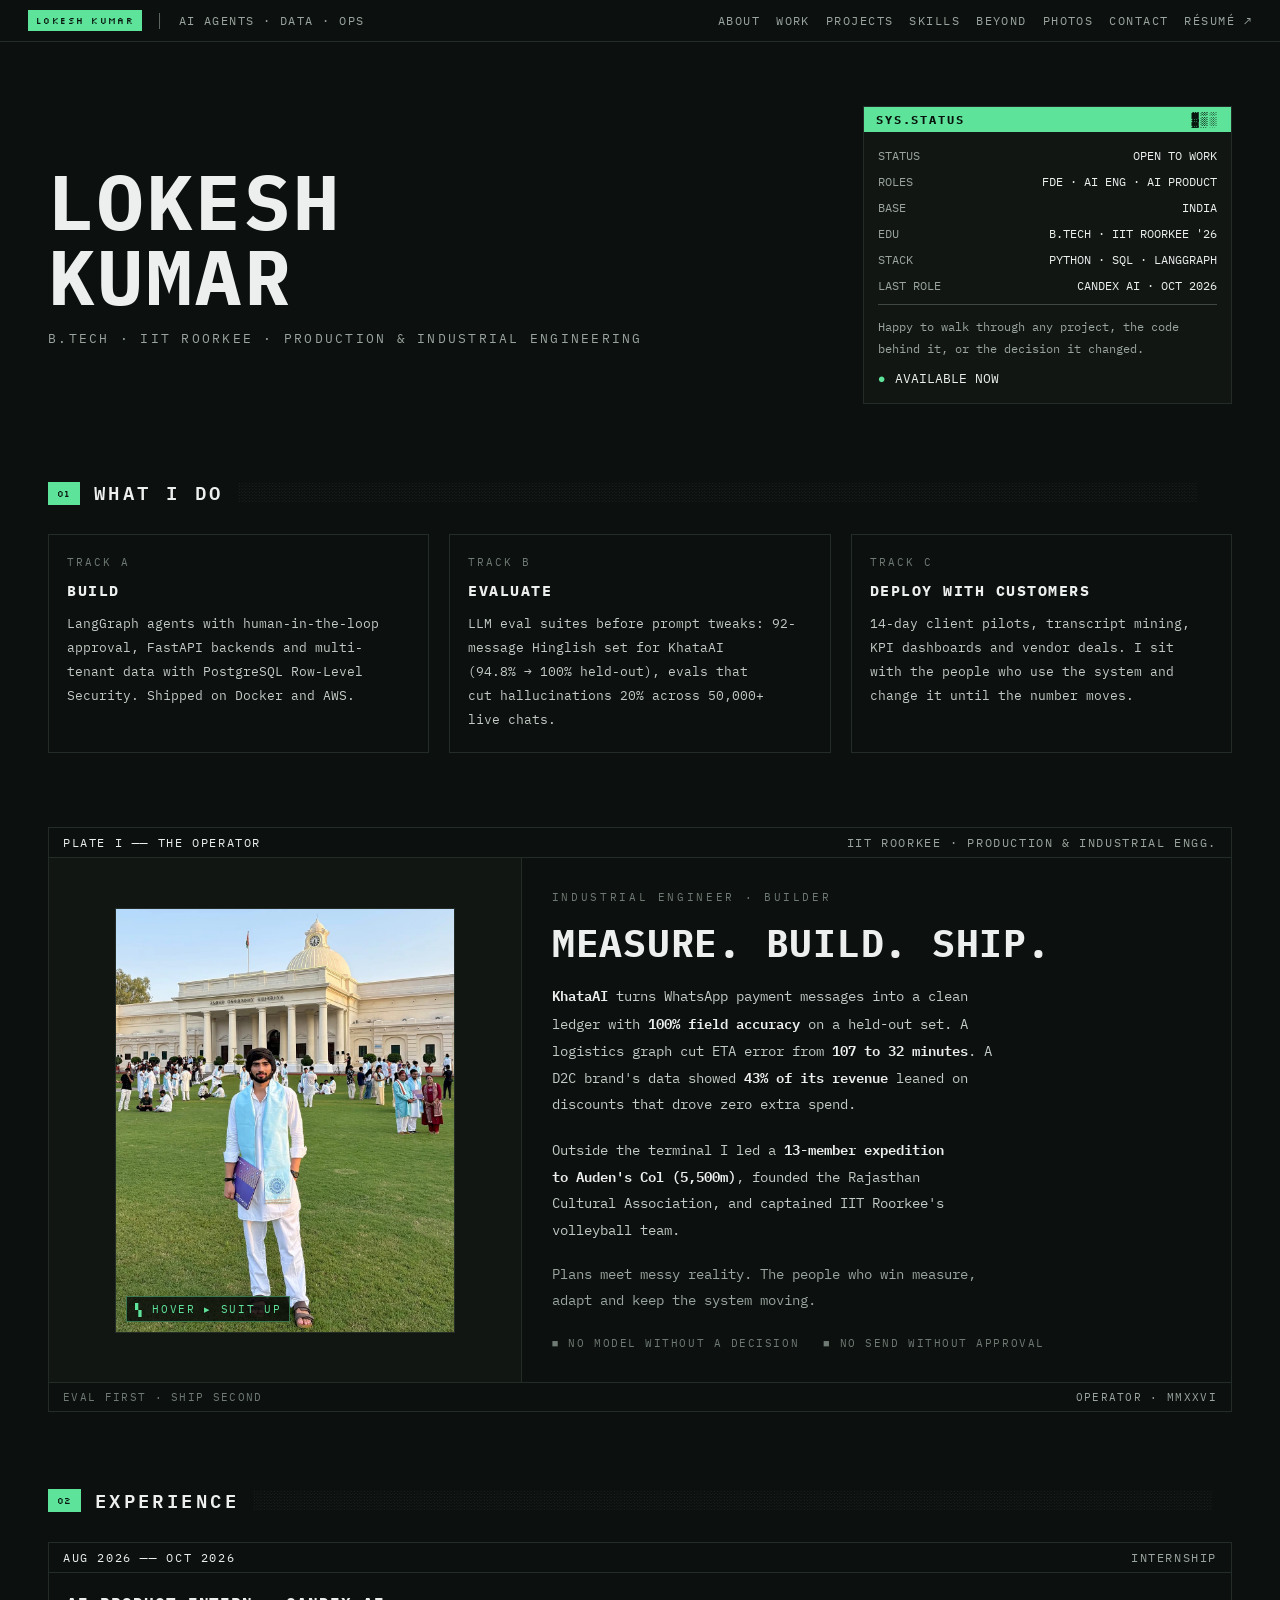
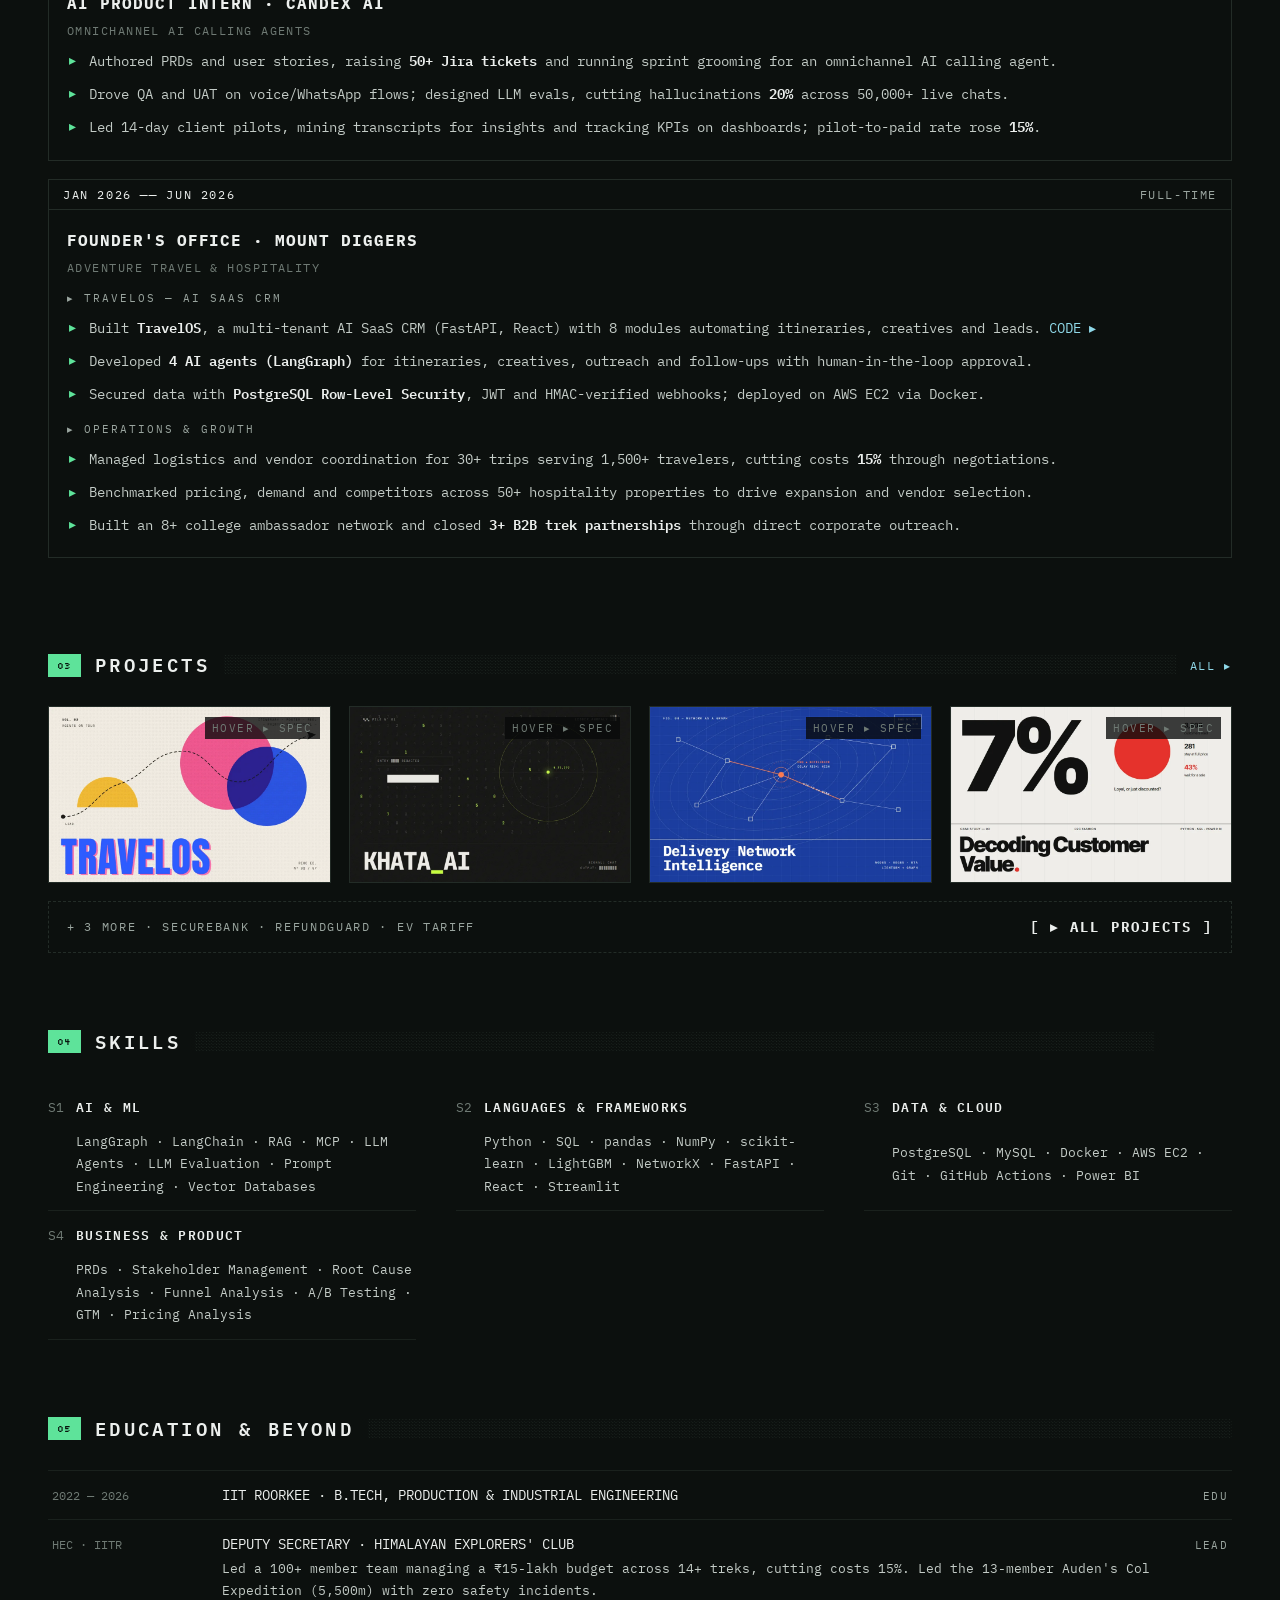
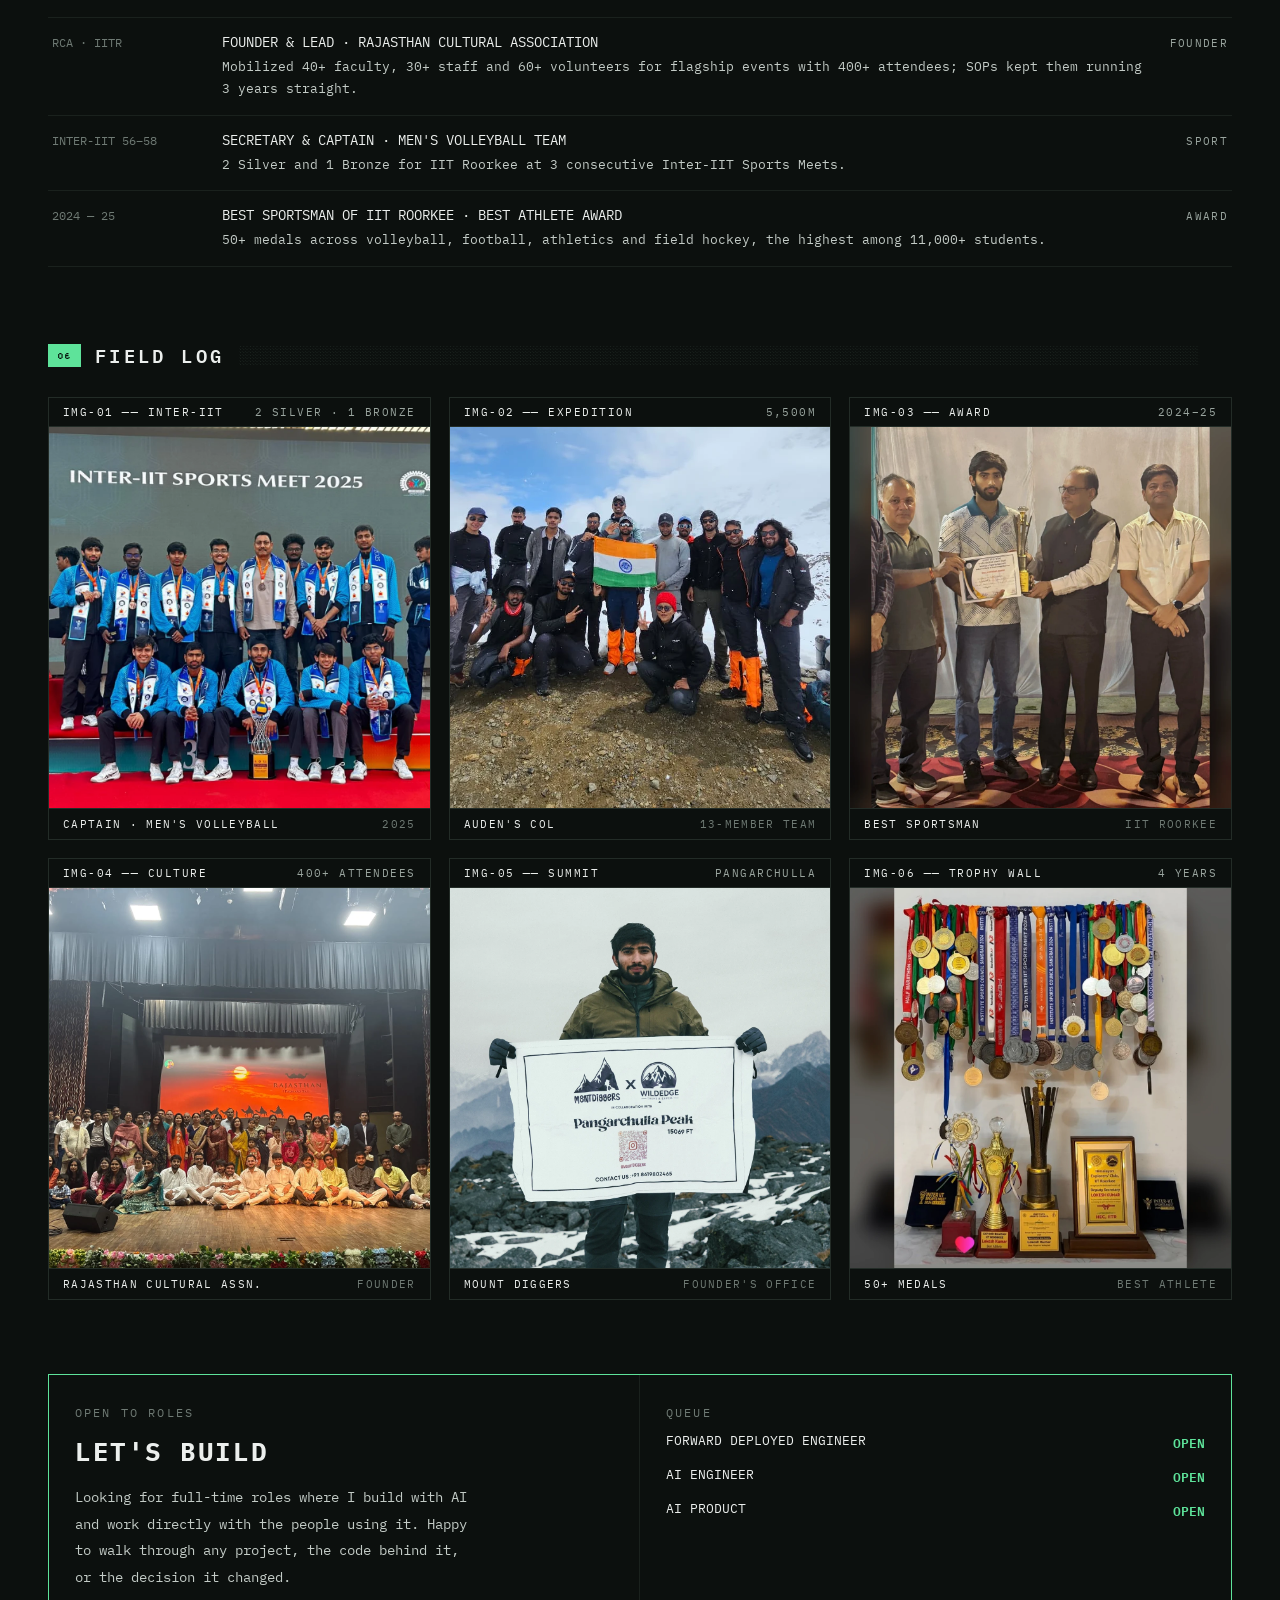
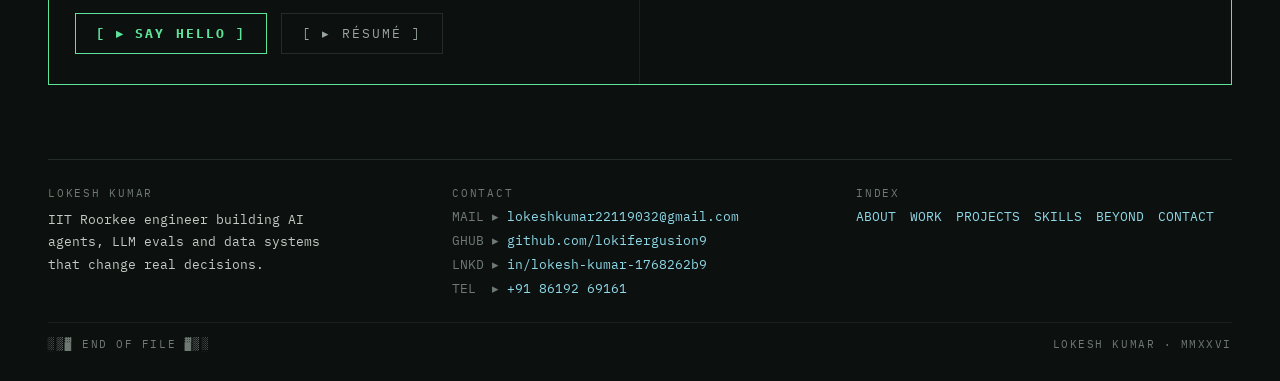
==== commit d6097276: "Add FIELD LOG photos, plate hover reveal, remove pixel hero" ====
--- a/index.html
+++ b/index.html
@@ -79,7 +79,14 @@
   <div class="frame">
     <div class="bar"><span class="k">PLATE I ── THE OPERATOR</span><span>IIT ROORKEE · PRODUCTION &amp; INDUSTRIAL ENGG.</span></div>
     <div class="plate">
-      <div class="art"><div class="crop"><img src="assets/lokesh.jpg" alt="Lokesh Kumar at IIT Roorkee" width="960" height="1280" loading="lazy"></div></div>
+      <div class="art"><div class="crop reveal" tabindex="0" aria-label="Lokesh Kumar in front of the IIT Roorkee main building; hover or tap to see him in a suit at the Mechanical &amp; Industrial Engineering department">
+        <img class="base" src="assets/plate-main.webp" alt="Lokesh Kumar in front of the IIT Roorkee main building" width="1040" height="1300" loading="lazy">
+        <img class="alt" src="assets/plate-board.webp" alt="Lokesh Kumar in a black suit beside the Mechanical &amp; Industrial Engineering sign" width="656" height="820" loading="lazy">
+        <span class="rv-grid" aria-hidden="true"></span>
+        <span class="rv-scan" aria-hidden="true"></span>
+        <span class="rv-tag" aria-hidden="true"><span class="lock"><span class="on-hover">▚ HOVER ▸ SUIT UP</span><span class="on-touch">▚ TAP ▸ SUIT UP</span></span><span class="open">● ON DUTY · MECH &amp; IND ENGG</span></span>
+        <span class="rv-stamp" aria-hidden="true">SUBJECT · LK-01</span>
+      </div></div>
       <div class="txt">
         <div class="sub">INDUSTRIAL ENGINEER · BUILDER</div>
         <div class="h">MEASURE. BUILD. SHIP.</div>
@@ -217,36 +224,36 @@
 <!-- 06 PHOTOS -->
 <section class="sec" id="photos">
   <div class="sh"><span class="num">06</span><span class="t">FIELD LOG</span><span class="fill" aria-hidden="true">░░░░░░░░░░░░░░░░░░░░░░░░░░░░░░░░░░░░░░░░░░░░░░░░░░░░░░░░░░░░░░░░░░░░░░░░░░░░░░░░░░░░░░░░░░░░░░░░</span></div>
-  <div class="gal">
-    <figure class="ph">
-      <div class="bar"><span class="k">IMG-01 ── EXPEDITION</span><span>5,500M</span></div>
-      <div class="img"><img src="assets/gallery/01.jpg" alt="Auden's Col expedition" loading="lazy" onerror="this.remove()"></div>
-      <figcaption><span>AUDEN'S COL</span><span>13-MEMBER TEAM</span></figcaption>
-    </figure>
-    <figure class="ph">
-      <div class="bar"><span class="k">IMG-02 ── INTER-IIT</span><span>56TH–58TH</span></div>
-      <div class="img"><img src="assets/gallery/02.jpg" alt="Inter-IIT volleyball" loading="lazy" onerror="this.remove()"></div>
-      <figcaption><span>MEN'S VOLLEYBALL</span><span>2 SILVER · 1 BRONZE</span></figcaption>
+  <div class="gal gal3">
+    <figure class="ph">
+      <div class="bar"><span class="k">IMG-01 ── INTER-IIT</span><span>2 SILVER · 1 BRONZE</span></div>
+      <div class="img"><img src="assets/gallery/01-inter-iit.webp" alt="IIT Roorkee men&#39;s volleyball team with medals at the Inter-IIT Sports Meet 2025" loading="lazy" width="1200" height="1200"></div>
+      <figcaption><span>CAPTAIN · MEN&#39;S VOLLEYBALL</span><span>2025</span></figcaption>
+    </figure>
+    <figure class="ph">
+      <div class="bar"><span class="k">IMG-02 ── EXPEDITION</span><span>5,500M</span></div>
+      <div class="img"><img src="assets/gallery/02-audens-col.webp" alt="Auden&#39;s Col expedition team holding the Indian flag" loading="lazy" width="1200" height="1200"></div>
+      <figcaption><span>AUDEN&#39;S COL</span><span>13-MEMBER TEAM</span></figcaption>
     </figure>
     <figure class="ph">
       <div class="bar"><span class="k">IMG-03 ── AWARD</span><span>2024–25</span></div>
-      <div class="img"><img src="assets/gallery/03.jpg" alt="Best Sportsman award" loading="lazy" onerror="this.remove()"></div>
+      <div class="img"><img src="assets/gallery/03-best-sportsman.webp" alt="Receiving the Best Sportsman award at IIT Roorkee" loading="lazy" width="1200" height="1200"></div>
       <figcaption><span>BEST SPORTSMAN</span><span>IIT ROORKEE</span></figcaption>
     </figure>
     <figure class="ph">
       <div class="bar"><span class="k">IMG-04 ── CULTURE</span><span>400+ ATTENDEES</span></div>
-      <div class="img"><img src="assets/gallery/04.jpg" alt="Rajasthan Cultural Association event" loading="lazy" onerror="this.remove()"></div>
+      <div class="img"><img src="assets/gallery/04-rajasthan.webp" alt="Rajasthan Cultural Association team on stage after an event" loading="lazy" width="1200" height="1200"></div>
       <figcaption><span>RAJASTHAN CULTURAL ASSN.</span><span>FOUNDER</span></figcaption>
     </figure>
     <figure class="ph">
-      <div class="bar"><span class="k">IMG-05 ── ON THE ROAD</span><span>30+ TRIPS</span></div>
-      <div class="img"><img src="assets/gallery/05.jpg" alt="Mount Diggers trip" loading="lazy" onerror="this.remove()"></div>
-      <figcaption><span>MOUNT DIGGERS</span><span>FOUNDER'S OFFICE</span></figcaption>
-    </figure>
-    <figure class="ph">
-      <div class="bar"><span class="k">IMG-06 ── TREKS</span><span>14+ TREKS</span></div>
-      <div class="img"><img src="assets/gallery/06.jpg" alt="Himalayan Explorers' Club trek" loading="lazy" onerror="this.remove()"></div>
-      <figcaption><span>HIMALAYAN EXPLORERS' CLUB</span><span>DEPUTY SECRETARY</span></figcaption>
+      <div class="bar"><span class="k">IMG-05 ── SUMMIT</span><span>PANGARCHULLA</span></div>
+      <div class="img"><img src="assets/gallery/05-mount-diggers.webp" alt="Holding the Mount Diggers banner on Pangarchulla Peak" loading="lazy" width="1200" height="1200"></div>
+      <figcaption><span>MOUNT DIGGERS</span><span>FOUNDER&#39;S OFFICE</span></figcaption>
+    </figure>
+    <figure class="ph">
+      <div class="bar"><span class="k">IMG-06 ── TROPHY WALL</span><span>4 YEARS</span></div>
+      <div class="img"><img src="assets/gallery/06-medals.webp" alt="Wall of 50+ sports medals and trophies won at IIT Roorkee" loading="lazy" width="1200" height="1200"></div>
+      <figcaption><span>50+ MEDALS</span><span>BEST ATHLETE</span></figcaption>
     </figure>
   </div>
 </section>
@@ -335,6 +342,13 @@
   window.addEventListener('resize', paint);
 })();
 
+// Plate I: tap (or Enter) toggles the portrait reveal where there is no hover.
+(function () {
+  var r = document.querySelector('.reveal'); if (!r) return;
+  r.addEventListener('click', function () { if (matchMedia('(hover: none)').matches) r.classList.toggle('open'); });
+  r.addEventListener('keydown', function (e) { if (e.key === 'Enter' || e.key === ' ') { e.preventDefault(); r.classList.toggle('open'); } });
+})();
+
 // Touch screens have no hover: first tap opens a project's spec, tapping outside closes it.
 (function () {
   if (!matchMedia('(hover: none)').matches) return;
--- a/assets/site.css
+++ b/assets/site.css
@@ -304,3 +304,54 @@
 .spec .mu{font-size:11px;letter-spacing:.12em;color:var(--dim)}
 .card.poster .hint{top:10px;bottom:auto;right:10px}
 .lcard.poster .hint{top:40px}
+/* ---- FIELD LOG: uniform squares, 3 x 2 ---- */
+.gal.gal3{grid-template-columns:repeat(3,minmax(0,1fr));gap:18px}
+.gal3 .ph .img{height:auto;aspect-ratio:1/1}
+.gal3 .ph .img::before{content:none}
+html .gal3 .ph img,html[data-theme] .gal3 .ph img{filter:none;object-fit:cover}
+.gal3 .ph .bar span,.gal3 .ph figcaption span{white-space:nowrap;overflow:hidden;text-overflow:ellipsis}
+@media (max-width:900px){.gal.gal3{grid-template-columns:repeat(2,minmax(0,1fr))}}
+@media (max-width:560px){.gal.gal3{grid-template-columns:minmax(0,1fr)}}
+
+/* ---- PLATE I: hover reveal (board photo -> decrypted close-up) ---- */
+.plate .art .crop.reveal{position:relative;cursor:crosshair;outline-offset:4px}
+html[data-theme] .plate .art .crop.reveal img.alt{position:absolute;inset:0;width:100%;height:100%;margin:0;max-width:none;object-fit:cover;object-position:50% 38%;
+  clip-path:inset(0 0 100% 0);filter:grayscale(1) contrast(1.25) brightness(1.02) sepia(.55) hue-rotate(78deg) saturate(2.6);
+  transition:clip-path .95s cubic-bezier(.7,0,.2,1),filter 1.4s ease .5s;z-index:1}
+html[data-theme] .plate .art .crop.reveal img.base{transition:filter .6s ease,transform 1.2s cubic-bezier(.2,.7,.2,1)}
+.reveal .rv-grid{position:absolute;inset:0;z-index:2;pointer-events:none;opacity:0;transition:opacity .5s ease .35s;
+  background:repeating-linear-gradient(0deg,rgba(0,0,0,.28) 0 1px,transparent 1px 3px),radial-gradient(120% 90% at 50% 40%,transparent 55%,rgba(0,0,0,.55))}
+.reveal .rv-scan{position:absolute;left:0;right:0;top:0;height:3px;z-index:3;pointer-events:none;opacity:0;
+  background:var(--accent,#5EE39A);box-shadow:0 0 14px 3px color-mix(in srgb,var(--accent,#5EE39A) 70%,transparent)}
+.reveal .rv-tag{position:absolute;left:10px;bottom:10px;z-index:4;font-size:10.5px;letter-spacing:.16em;padding:5px 8px;background:rgba(8,10,9,.82);color:var(--accent,#5EE39A);border:1px solid color-mix(in srgb,var(--accent,#5EE39A) 45%,transparent)}
+.reveal .rv-tag .open{display:none}
+.reveal .rv-stamp{position:absolute;right:10px;top:10px;z-index:4;font-size:10px;letter-spacing:.18em;padding:4px 7px;color:#E9EEEB;background:rgba(8,10,9,.7);opacity:0;transform:translateY(-4px);transition:opacity .4s ease .8s,transform .4s ease .8s}
+.reveal:hover img.alt,.reveal:focus-visible img.alt,.reveal.open img.alt{clip-path:inset(0 0 0 0)}
+html[data-theme] .plate .art .crop.reveal:hover img.alt,html[data-theme] .plate .art .crop.reveal:focus-visible img.alt,html[data-theme] .plate .art .crop.reveal.open img.alt{clip-path:inset(0 0 0 0);filter:grayscale(.15) contrast(1.08) saturate(1.05)}
+html[data-theme] .plate .art .crop.reveal:hover img.base,html[data-theme] .plate .art .crop.reveal.open img.base{filter:brightness(.35) blur(2px);transform:scale(1.04)}
+.reveal:hover .rv-grid,.reveal:focus-visible .rv-grid,.reveal.open .rv-grid{opacity:.55}
+.reveal:hover .rv-scan,.reveal:focus-visible .rv-scan,.reveal.open .rv-scan{animation:rvScan .95s cubic-bezier(.7,0,.2,1) forwards}
+.reveal:hover .rv-tag .lock,.reveal:focus-visible .rv-tag .lock,.reveal.open .rv-tag .lock{display:none}
+.reveal:hover .rv-tag .open,.reveal:focus-visible .rv-tag .open,.reveal.open .rv-tag .open{display:inline}
+.reveal:hover .rv-stamp,.reveal:focus-visible .rv-stamp,.reveal.open .rv-stamp{opacity:1;transform:none}
+@keyframes rvScan{0%{top:0;opacity:1}85%{opacity:1}100%{top:calc(100% - 3px);opacity:0}}
+.reveal .rv-tag .lock{animation:rvBlink 1.6s step-end infinite}
+@keyframes rvBlink{0%,60%{opacity:1}61%,100%{opacity:.45}}
+@media (prefers-reduced-motion:reduce){.reveal *{transition:none!important;animation:none!important}}
+/* plate reveal v2: base = main building, alt = board photo; both pre-cropped to 4:5 */
+html[data-theme] .plate .art .crop.reveal img.base{position:relative;display:block;width:100%;height:100%;max-width:none;margin:0;object-fit:cover;object-position:50% 50%}
+html[data-theme] .plate .art .crop.reveal img.alt{object-position:50% 50%}
+/* plate reveal on touch screens: tap toggles .open; ignore the sticky :hover that mobile browsers apply after a tap */
+.reveal .on-touch{display:none}
+@media (hover:none){
+  .reveal .on-hover{display:none}
+  .reveal .on-touch{display:inline}
+  .reveal:not(.open):hover img.alt,.reveal:not(.open):focus-visible img.alt{clip-path:inset(0 0 100% 0)}
+  html[data-theme] .plate .art .crop.reveal:not(.open):hover img.alt,html[data-theme] .plate .art .crop.reveal:not(.open):focus-visible img.alt{clip-path:inset(0 0 100% 0);filter:grayscale(1) contrast(1.25) brightness(1.02) sepia(.55) hue-rotate(78deg) saturate(2.6)}
+  html[data-theme] .plate .art .crop.reveal:not(.open):hover img.base{filter:none;transform:none}
+  .reveal:not(.open):hover .rv-grid,.reveal:not(.open):focus-visible .rv-grid{opacity:0}
+  .reveal:not(.open):hover .rv-scan,.reveal:not(.open):focus-visible .rv-scan{animation:none;opacity:0}
+  .reveal:not(.open):hover .rv-tag .lock,.reveal:not(.open):focus-visible .rv-tag .lock{display:inline}
+  .reveal:not(.open):hover .rv-tag .open,.reveal:not(.open):focus-visible .rv-tag .open{display:none}
+  .reveal:not(.open):hover .rv-stamp,.reveal:not(.open):focus-visible .rv-stamp{opacity:0;transform:translateY(-4px)}
+}
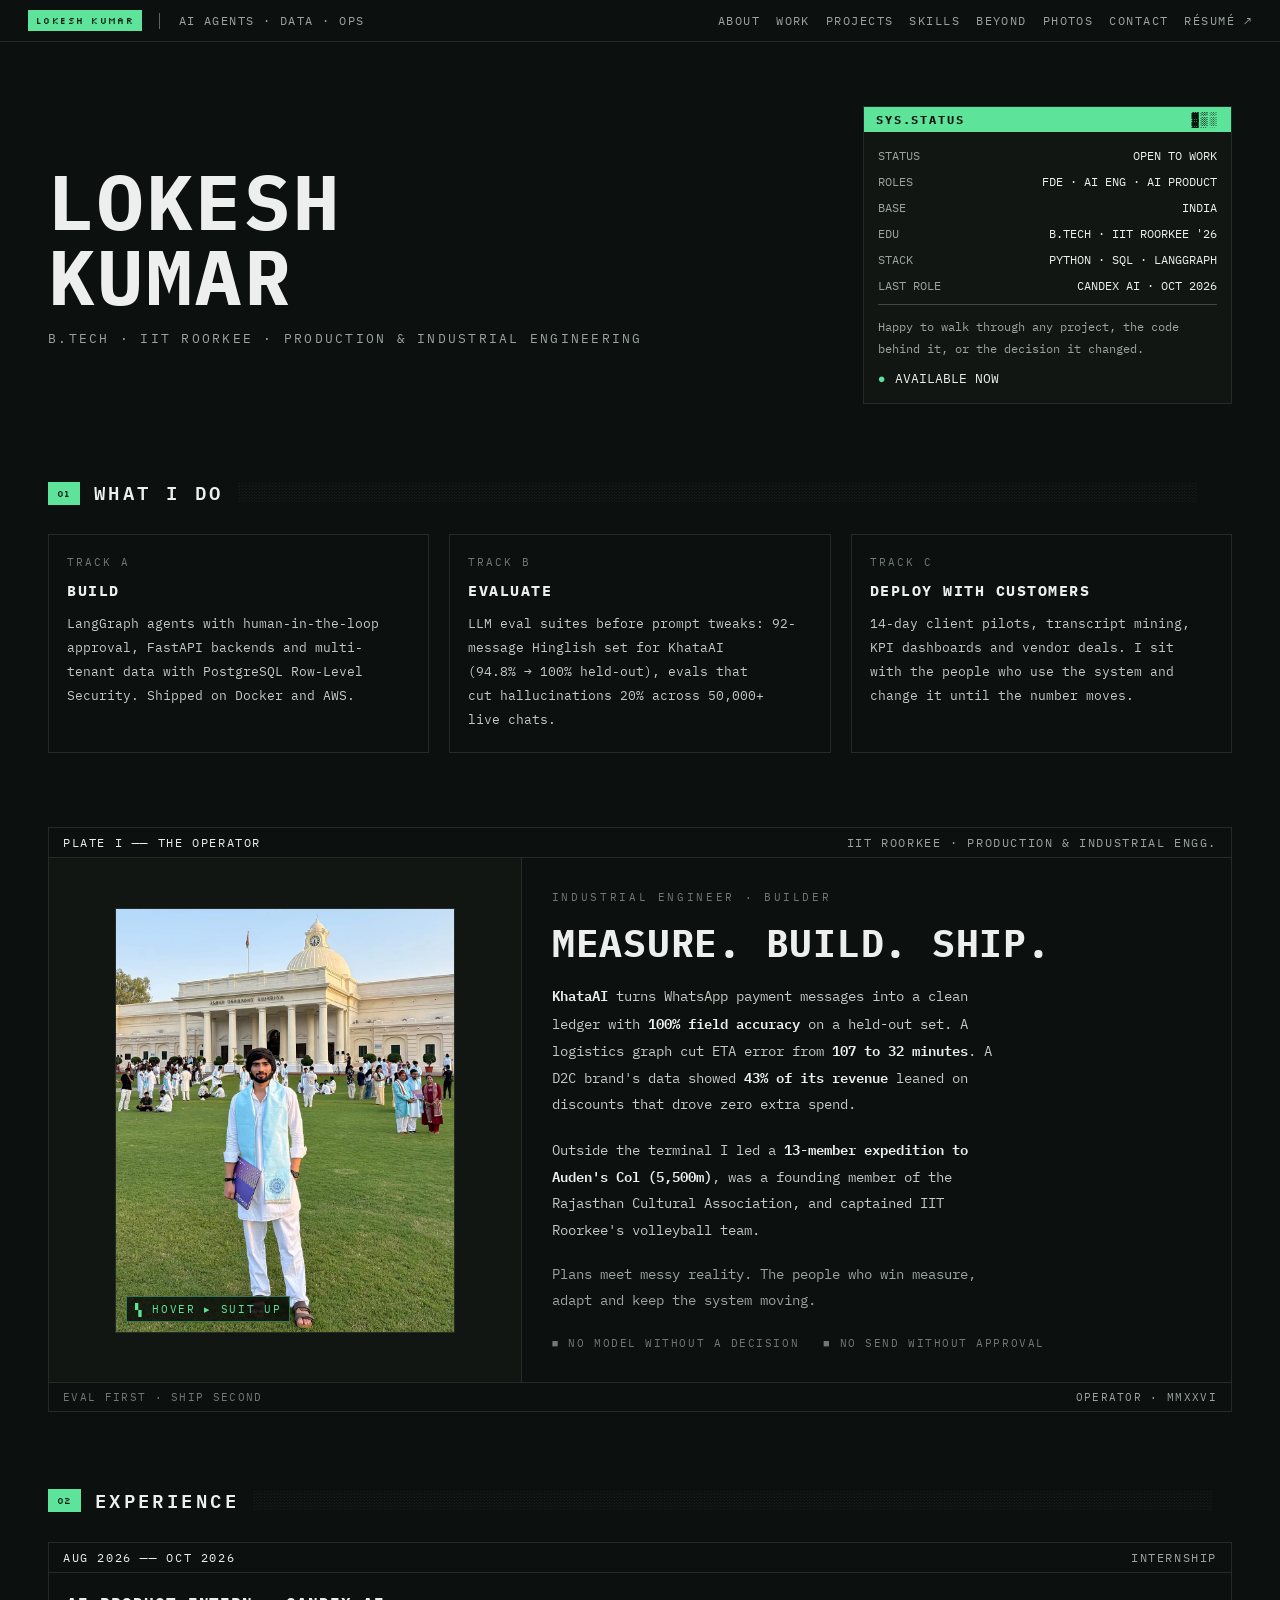
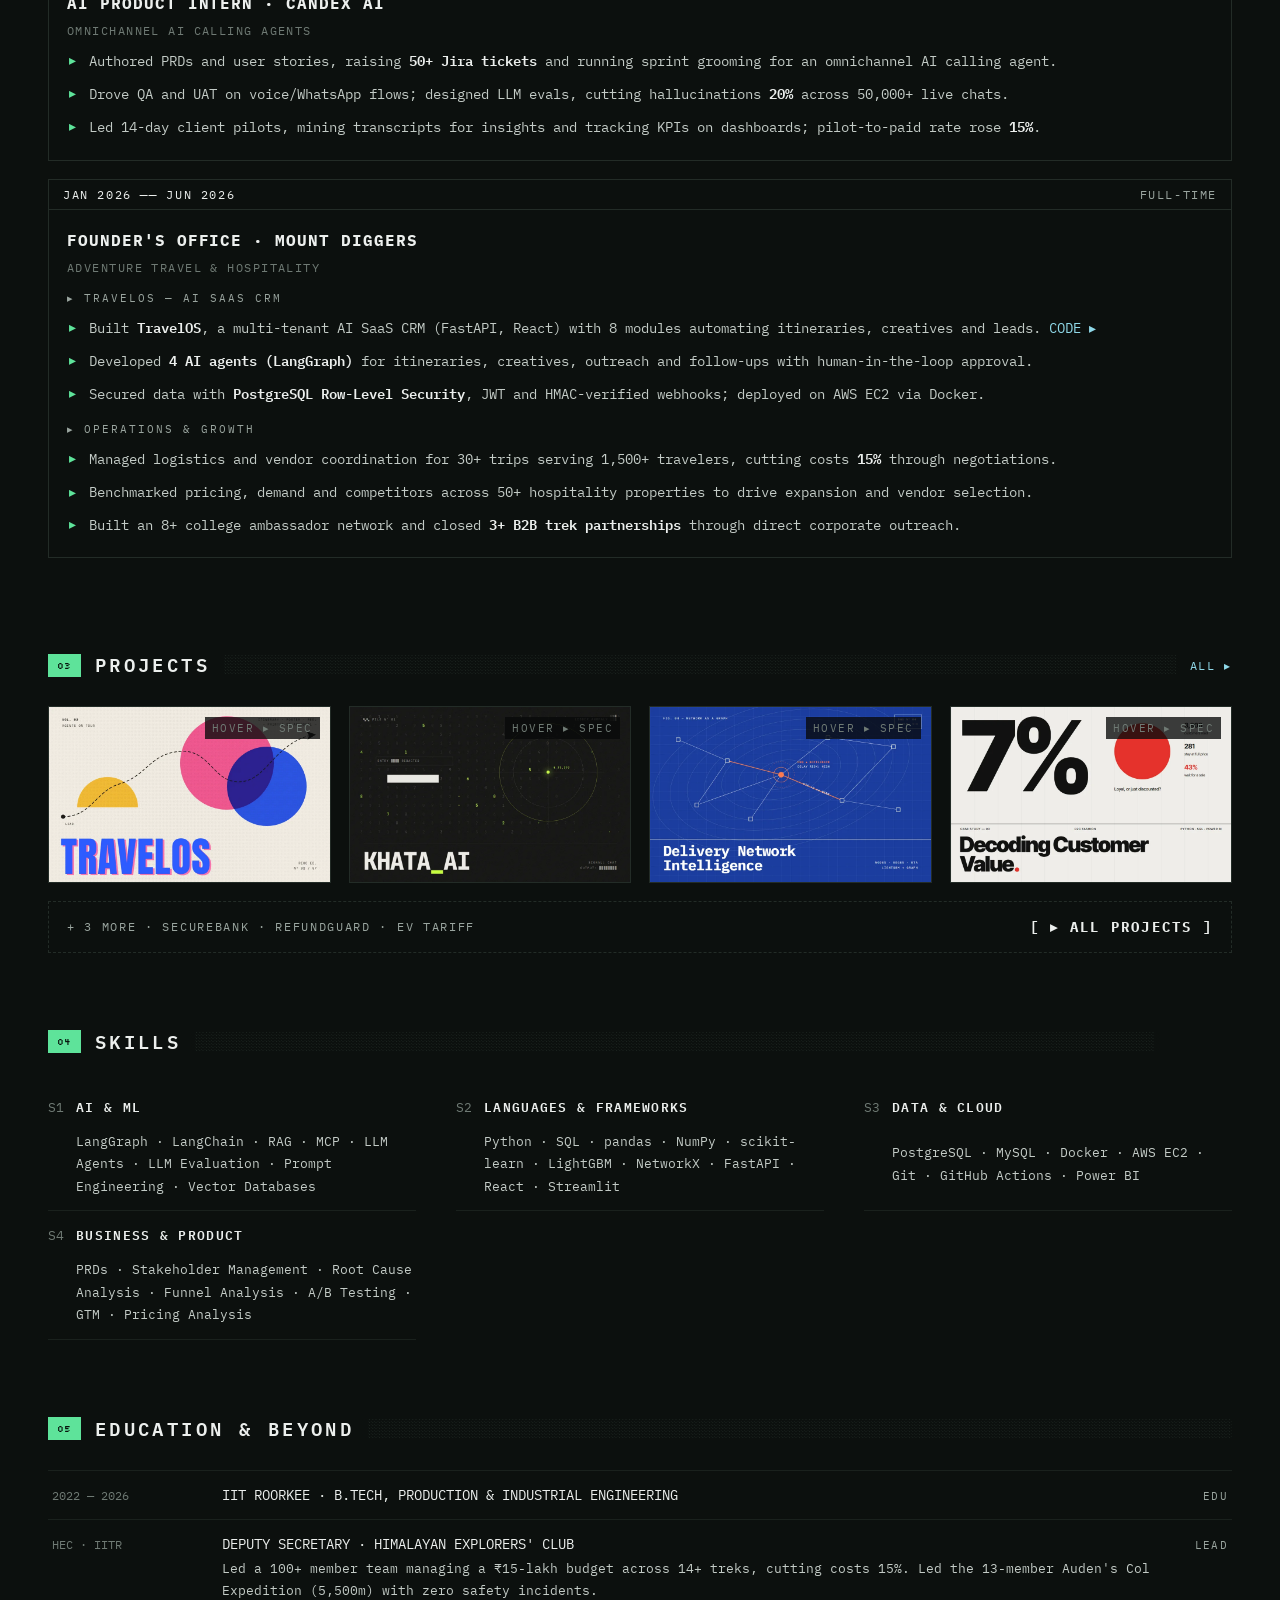
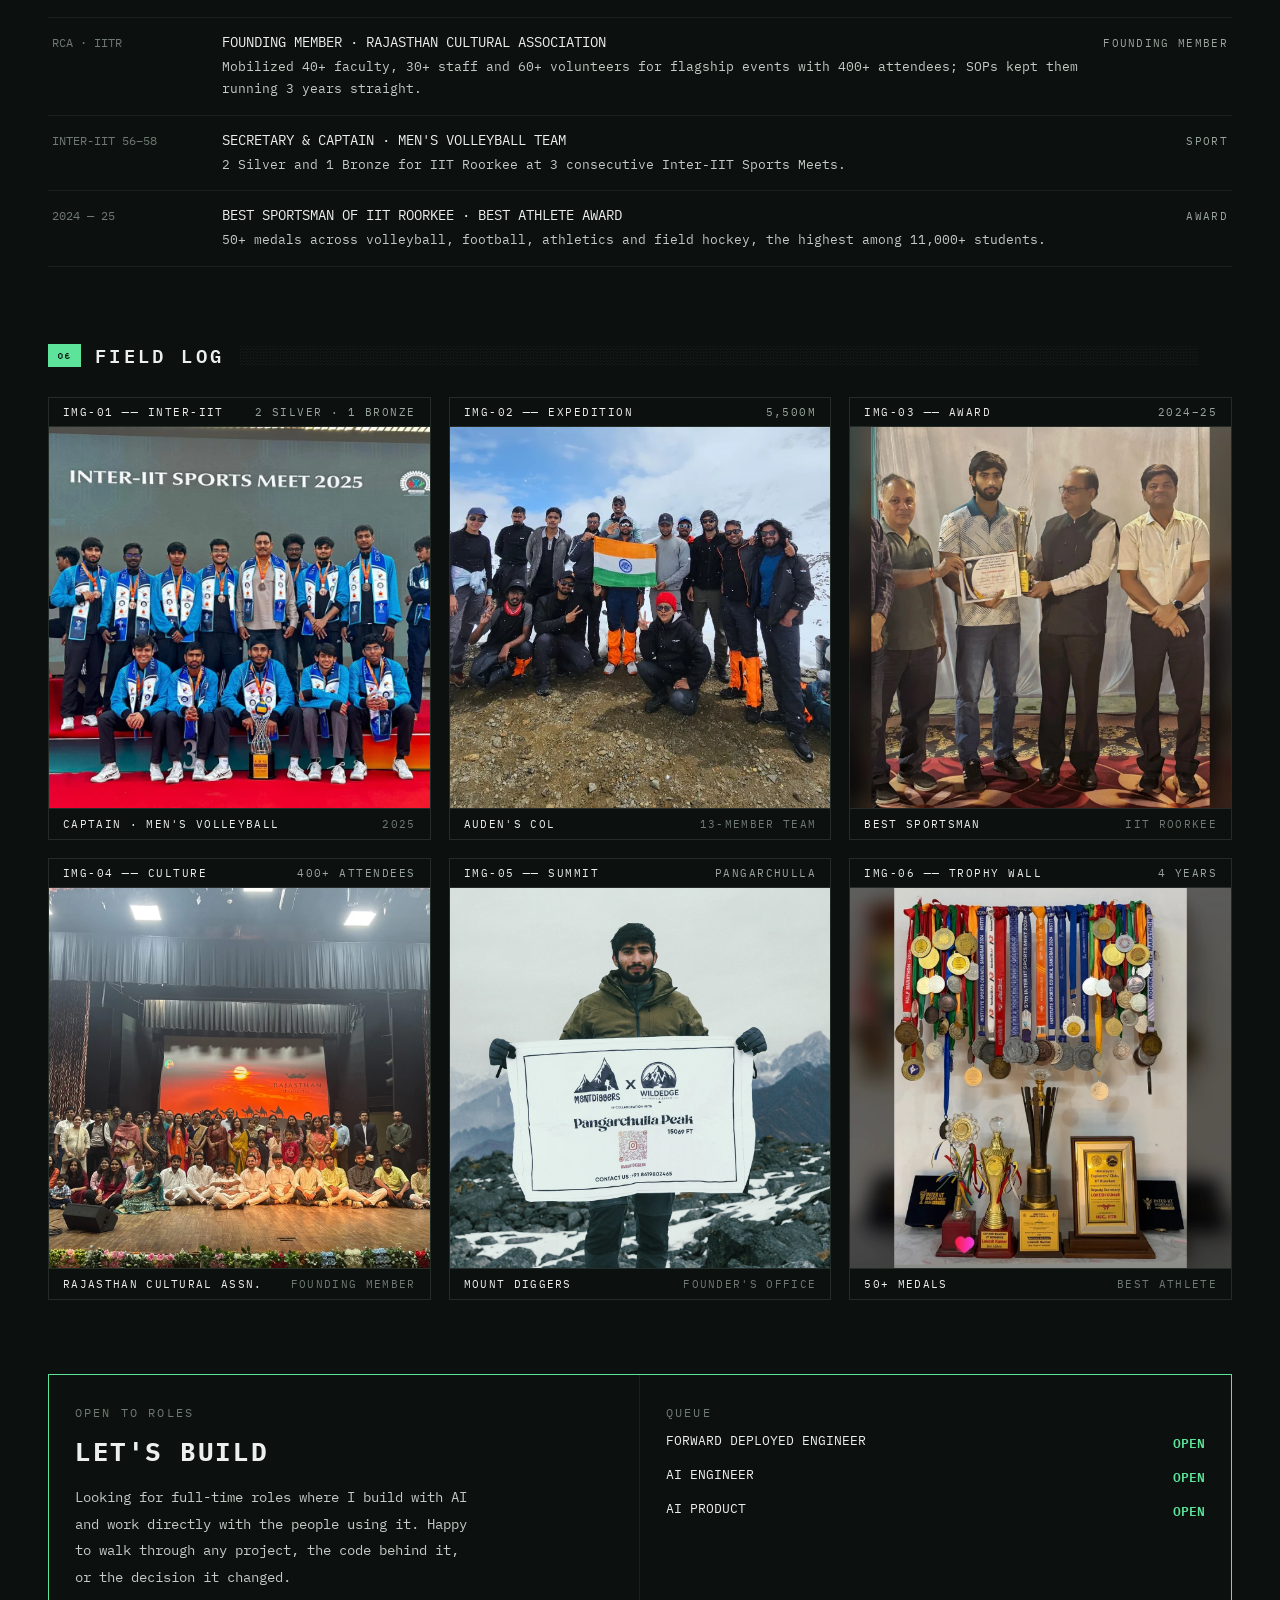
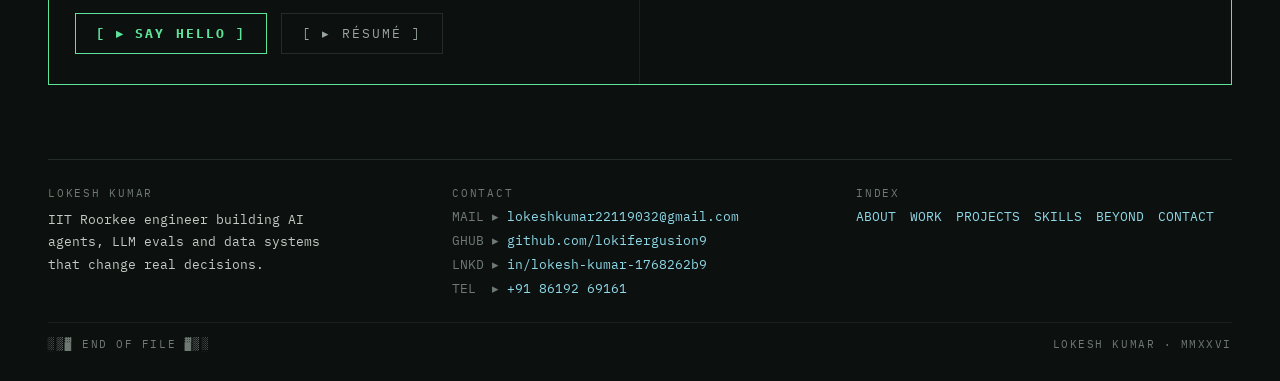
==== commit 13324c89: "RCA role: Founding Member" ====
--- a/index.html
+++ b/index.html
@@ -91,7 +91,7 @@
         <div class="sub">INDUSTRIAL ENGINEER · BUILDER</div>
         <div class="h">MEASURE. BUILD. SHIP.</div>
         <p><b>KhataAI</b> turns WhatsApp payment messages into a clean ledger with <b>100% field accuracy</b> on a held-out set. A logistics graph cut ETA error from <b>107 to 32 minutes</b>. A D2C brand's data showed <b>43% of its revenue</b> leaned on discounts that drove zero extra spend.</p>
-        <p>Outside the terminal I led a <b>13-member expedition to Auden's Col (5,500m)</b>, founded the Rajasthan Cultural Association, and captained IIT Roorkee's volleyball team.</p>
+        <p>Outside the terminal I led a <b>13-member expedition to Auden's Col (5,500m)</b>, was a founding member of the Rajasthan Cultural Association, and captained IIT Roorkee's volleyball team.</p>
         <p class="last">Plans meet messy reality. The people who win measure, adapt and keep the system moving.</p>
         <div class="mottos"><span>■ NO MODEL WITHOUT A DECISION</span><span>■ NO SEND WITHOUT APPROVAL</span></div>
       </div>
@@ -215,7 +215,7 @@
   <div class="log">
     <div class="r"><span class="d">2022 — 2026</span><span>IIT ROORKEE · B.TECH, PRODUCTION &amp; INDUSTRIAL ENGINEERING</span><span class="tag">EDU</span></div>
     <div class="r"><span class="d">HEC · IITR</span><span>DEPUTY SECRETARY · HIMALAYAN EXPLORERS' CLUB<span class="x">Led a 100+ member team managing a ₹15-lakh budget across 14+ treks, cutting costs 15%. Led the 13-member Auden's Col Expedition (5,500m) with zero safety incidents.</span></span><span class="tag">LEAD</span></div>
-    <div class="r"><span class="d">RCA · IITR</span><span>FOUNDER &amp; LEAD · RAJASTHAN CULTURAL ASSOCIATION<span class="x">Mobilized 40+ faculty, 30+ staff and 60+ volunteers for flagship events with 400+ attendees; SOPs kept them running 3 years straight.</span></span><span class="tag">FOUNDER</span></div>
+    <div class="r"><span class="d">RCA · IITR</span><span>FOUNDING MEMBER · RAJASTHAN CULTURAL ASSOCIATION<span class="x">Mobilized 40+ faculty, 30+ staff and 60+ volunteers for flagship events with 400+ attendees; SOPs kept them running 3 years straight.</span></span><span class="tag">FOUNDING MEMBER</span></div>
     <div class="r"><span class="d">INTER-IIT 56–58</span><span>SECRETARY &amp; CAPTAIN · MEN'S VOLLEYBALL TEAM<span class="x">2 Silver and 1 Bronze for IIT Roorkee at 3 consecutive Inter-IIT Sports Meets.</span></span><span class="tag">SPORT</span></div>
     <div class="r"><span class="d">2024 — 25</span><span>BEST SPORTSMAN OF IIT ROORKEE · BEST ATHLETE AWARD<span class="x">50+ medals across volleyball, football, athletics and field hockey, the highest among 11,000+ students.</span></span><span class="tag">AWARD</span></div>
   </div>
@@ -243,7 +243,7 @@
     <figure class="ph">
       <div class="bar"><span class="k">IMG-04 ── CULTURE</span><span>400+ ATTENDEES</span></div>
       <div class="img"><img src="assets/gallery/04-rajasthan.webp" alt="Rajasthan Cultural Association team on stage after an event" loading="lazy" width="1200" height="1200"></div>
-      <figcaption><span>RAJASTHAN CULTURAL ASSN.</span><span>FOUNDER</span></figcaption>
+      <figcaption><span>RAJASTHAN CULTURAL ASSN.</span><span>FOUNDING MEMBER</span></figcaption>
     </figure>
     <figure class="ph">
       <div class="bar"><span class="k">IMG-05 ── SUMMIT</span><span>PANGARCHULLA</span></div>
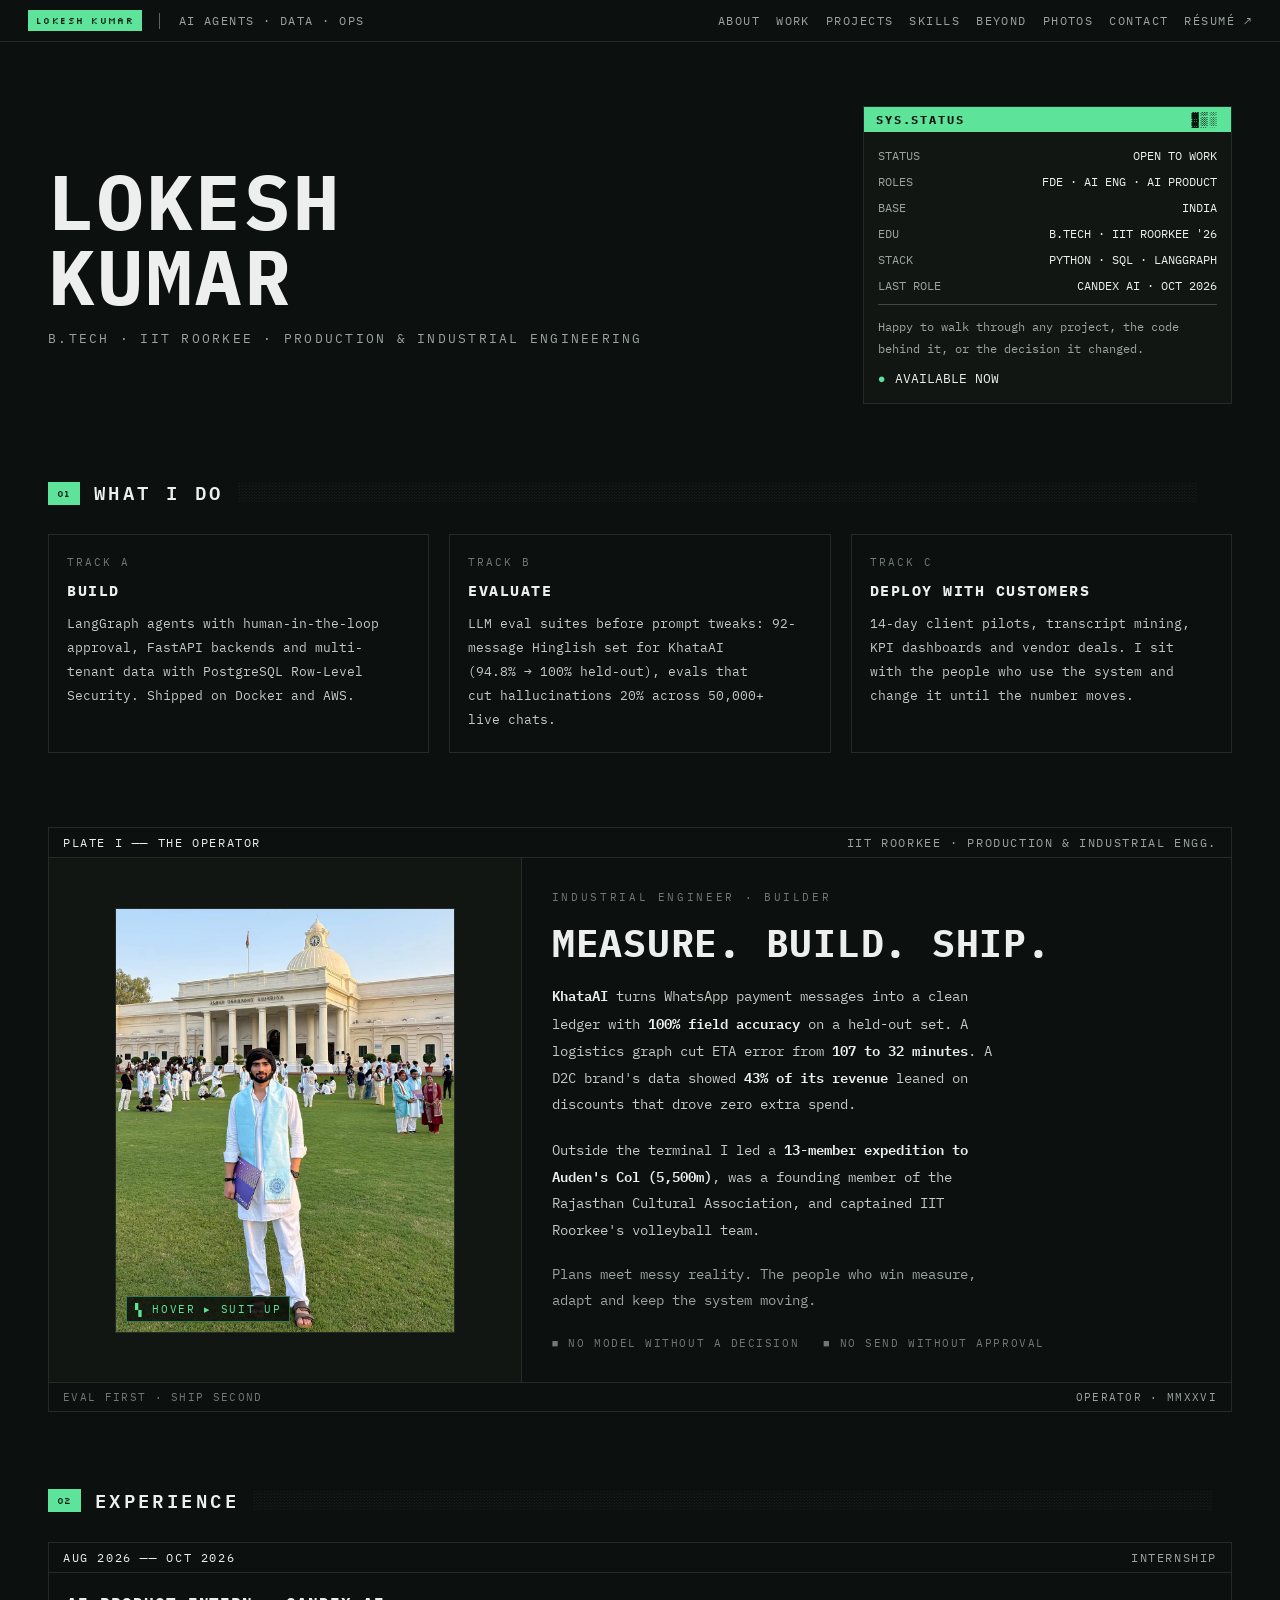
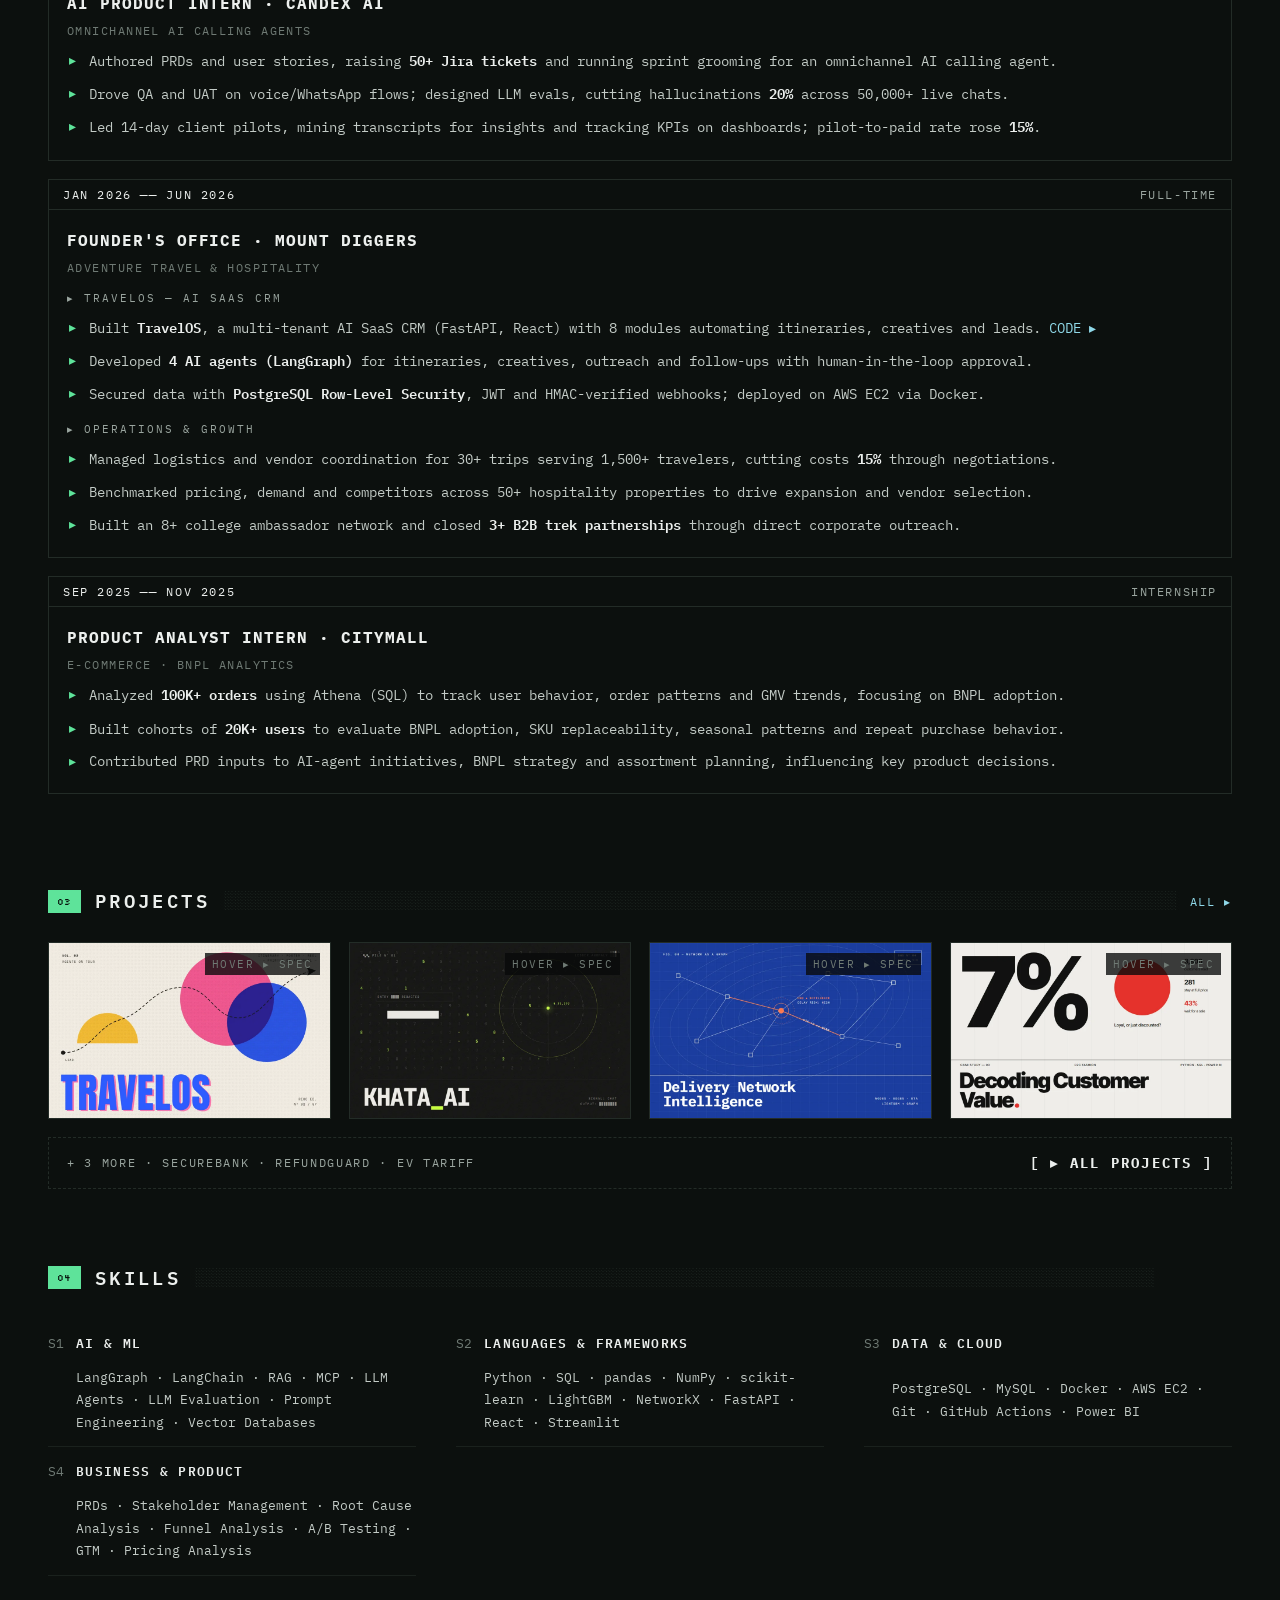
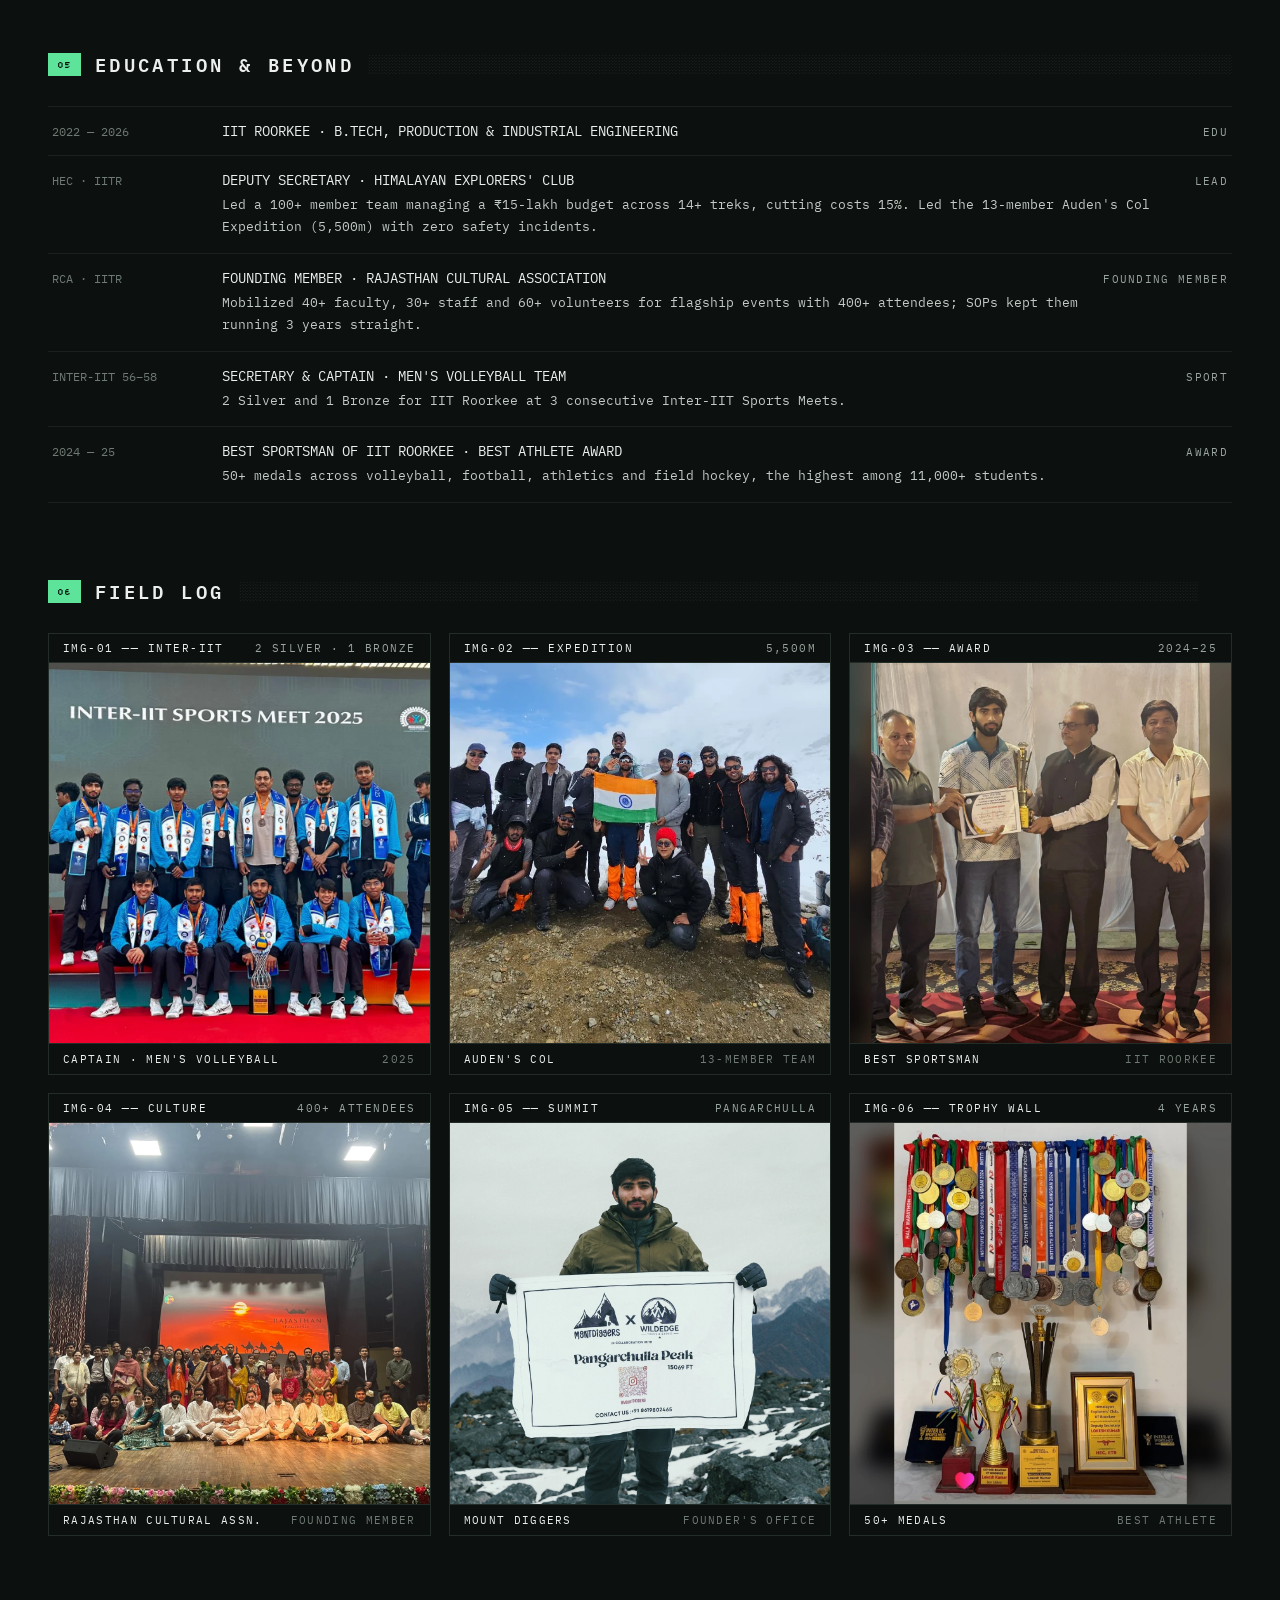
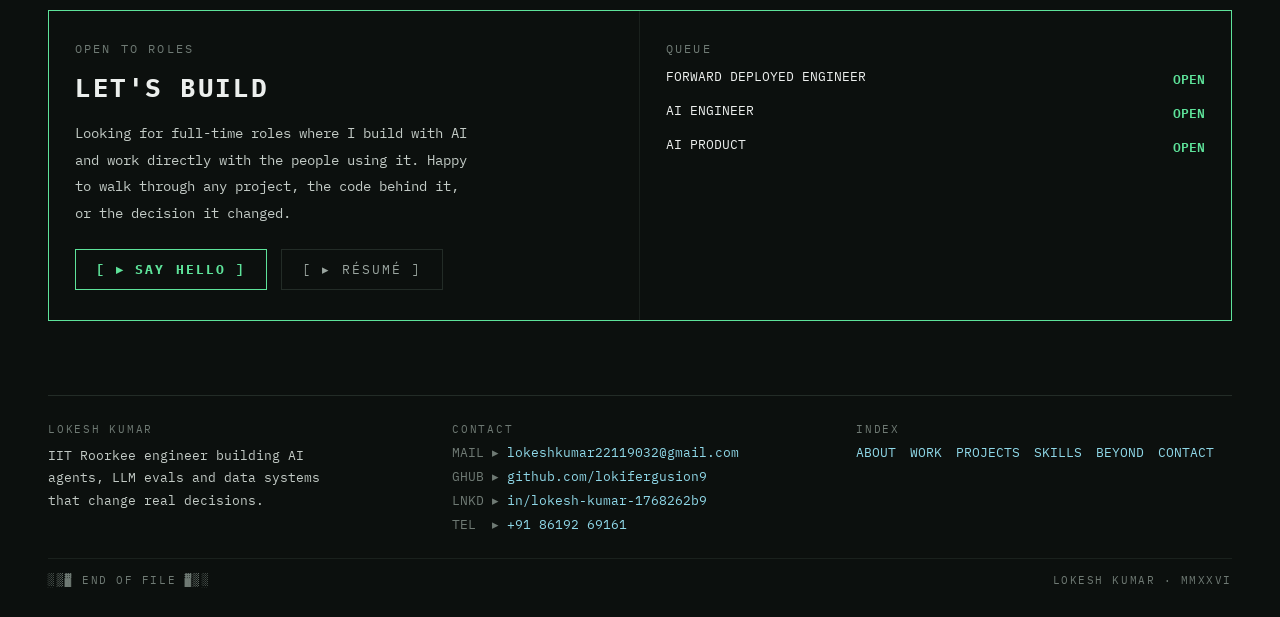
==== commit 865782ac: "Add CityMall product analyst internship" ====
--- a/index.html
+++ b/index.html
@@ -133,6 +133,19 @@
         <li>Managed logistics and vendor coordination for 30+ trips serving 1,500+ travelers, cutting costs <b>15%</b> through negotiations.</li>
         <li>Benchmarked pricing, demand and competitors across 50+ hospitality properties to drive expansion and vendor selection.</li>
         <li>Built an 8+ college ambassador network and closed <b>3+ B2B trek partnerships</b> through direct corporate outreach.</li>
+      </ul>
+    </div>
+  </div>
+
+  <div class="job">
+    <div class="bar"><span class="k">SEP 2025 ── NOV 2025</span><span>INTERNSHIP</span></div>
+    <div class="in">
+      <div class="role">PRODUCT ANALYST INTERN · CITYMALL</div>
+      <div class="ctx">E-COMMERCE · BNPL ANALYTICS</div>
+      <ul class="ticks">
+        <li>Analyzed <b>100K+ orders</b> using Athena (SQL) to track user behavior, order patterns and GMV trends, focusing on BNPL adoption.</li>
+        <li>Built cohorts of <b>20K+ users</b> to evaluate BNPL adoption, SKU replaceability, seasonal patterns and repeat purchase behavior.</li>
+        <li>Contributed PRD inputs to AI-agent initiatives, BNPL strategy and assortment planning, influencing key product decisions.</li>
       </ul>
     </div>
   </div>
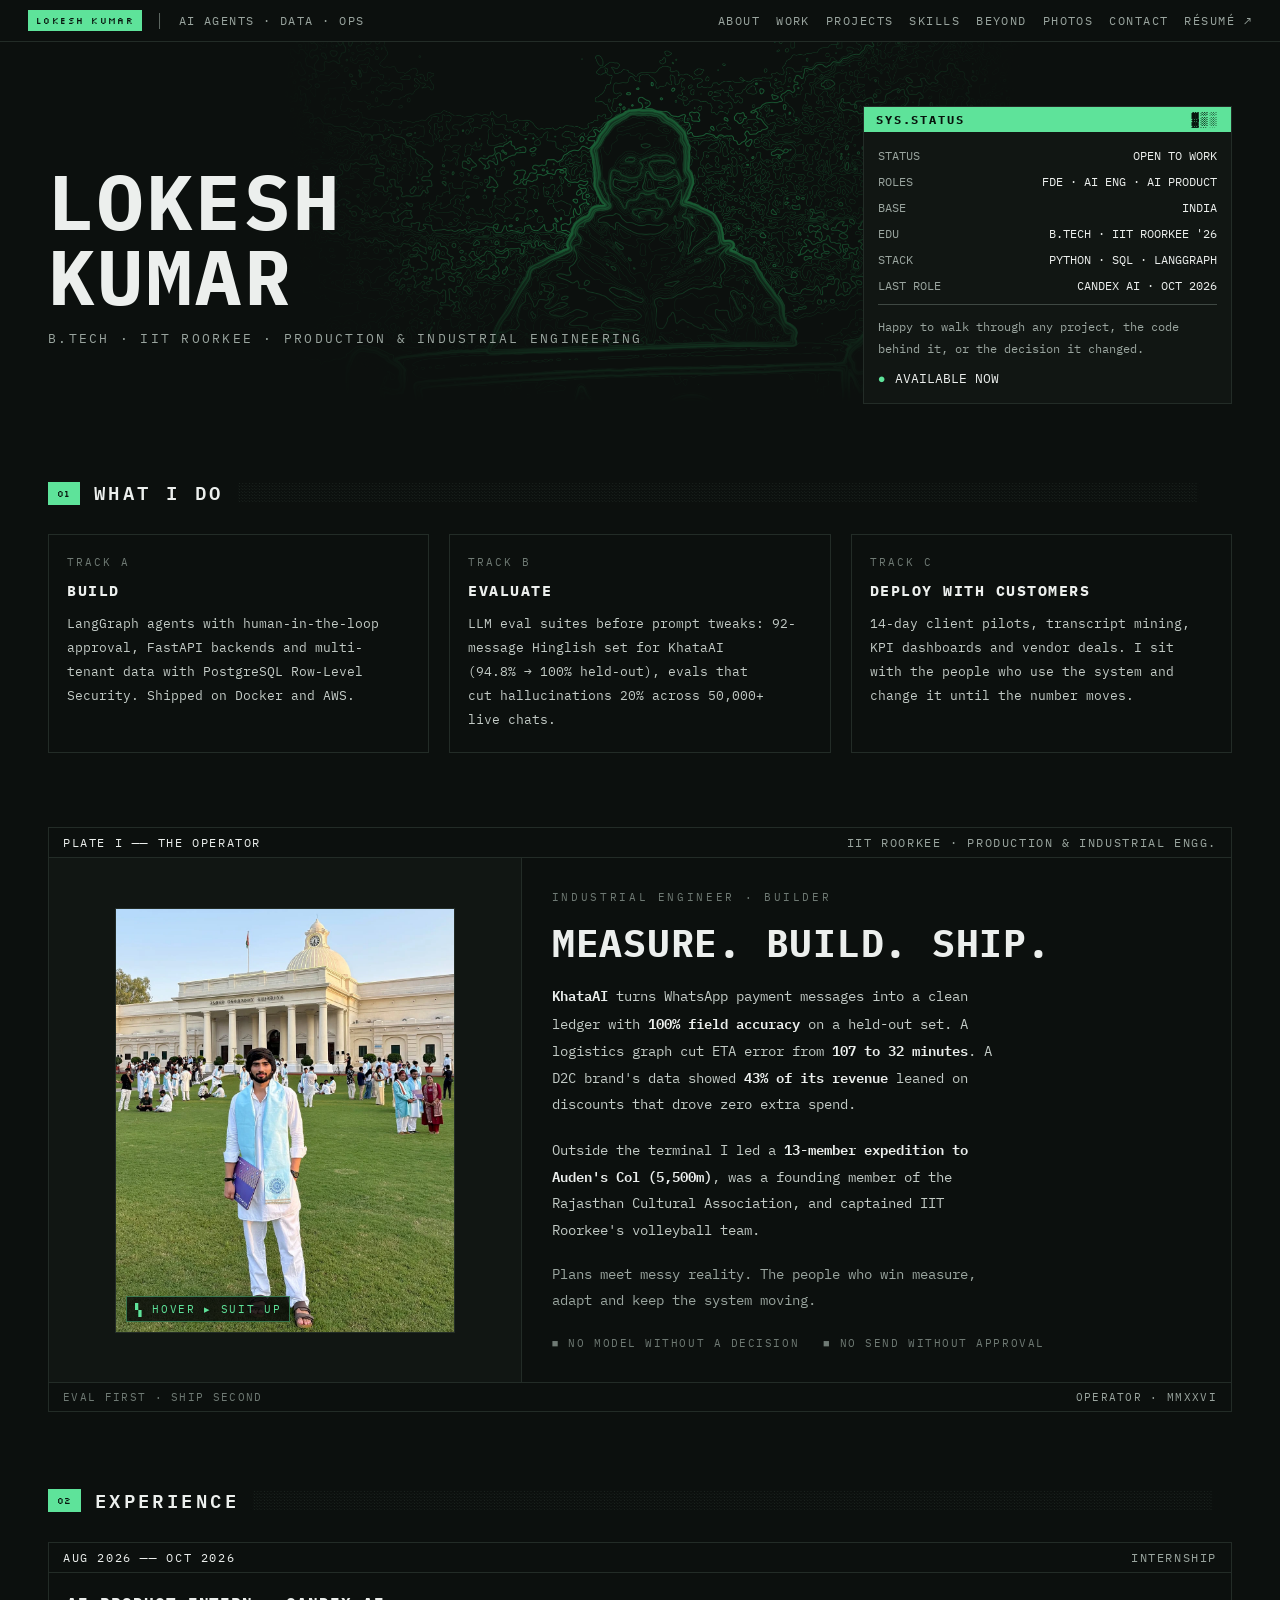
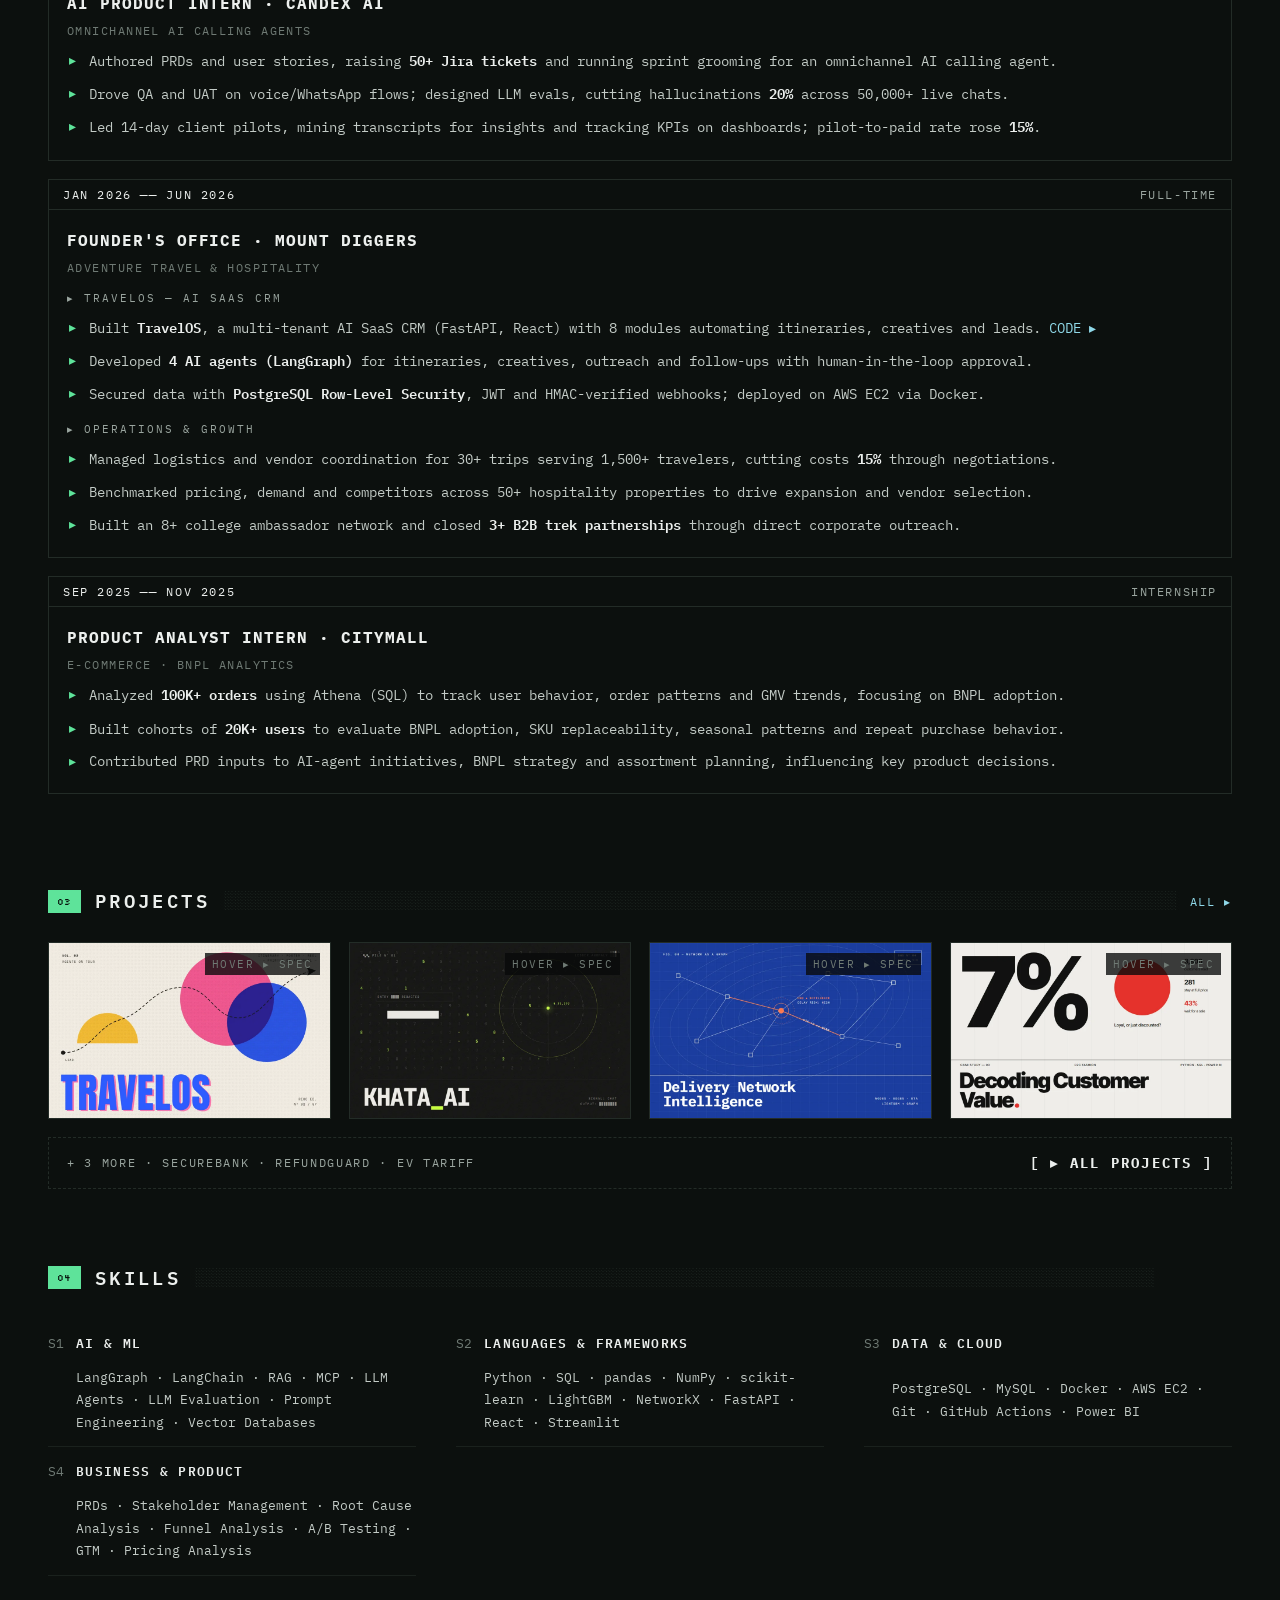
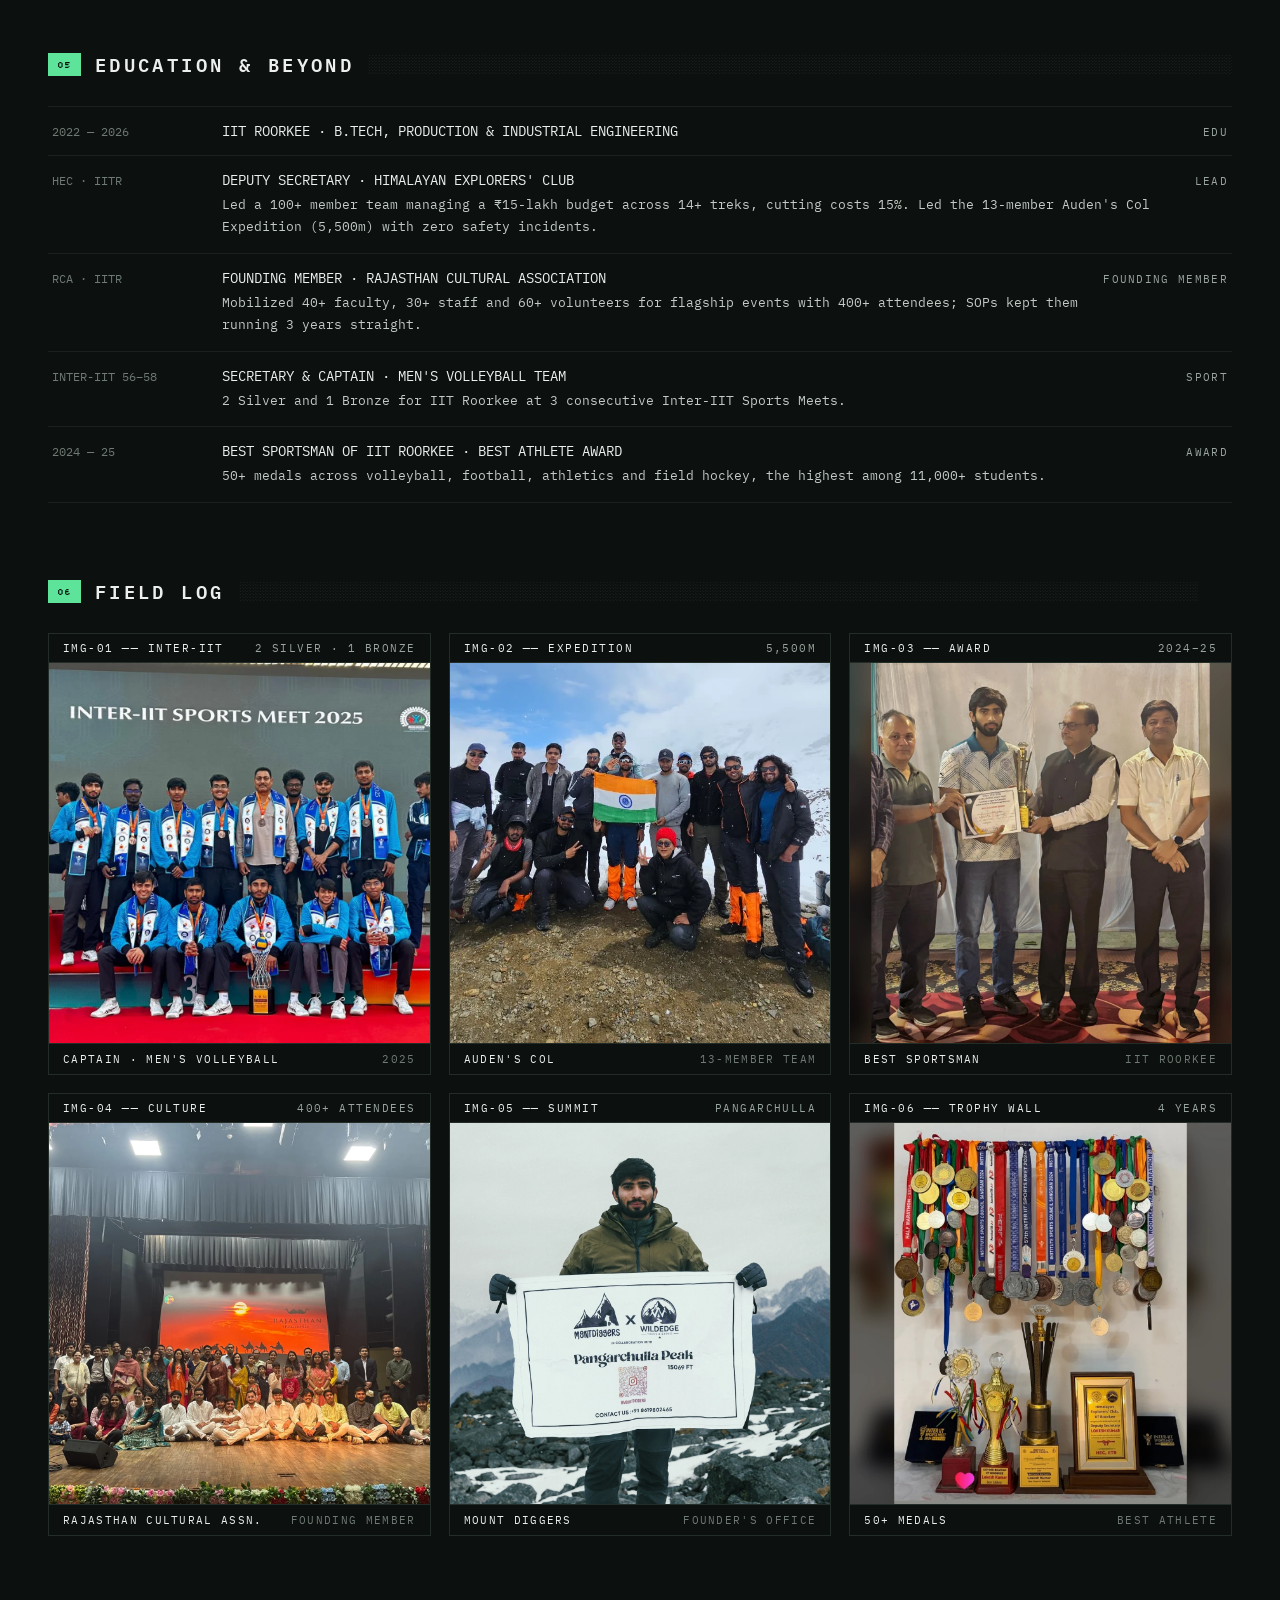
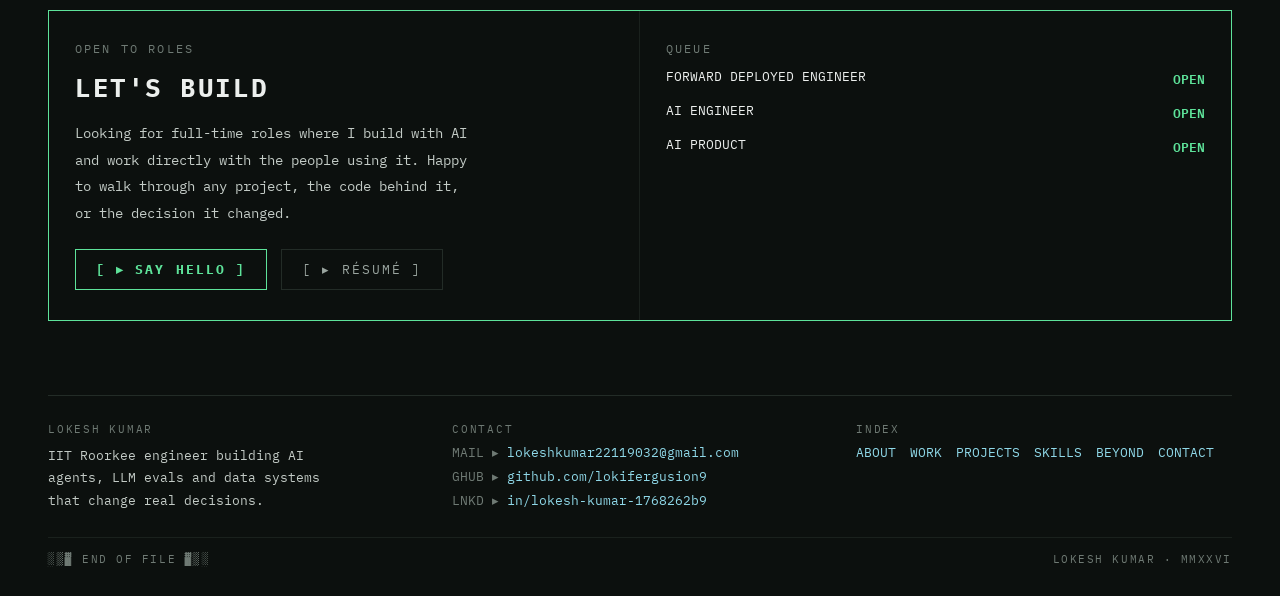
==== commit 62428659: "Home: add contour portrait shadow behind the intro; remove phone number from footer" ====
--- a/index.html
+++ b/index.html
@@ -18,6 +18,16 @@
 <link href="https://fonts.googleapis.com/css2?family=IBM+Plex+Mono:wght@400;500;600;700&family=Silkscreen:wght@400;700&display=swap" rel="stylesheet">
 <link rel="stylesheet" href="assets/site.css">
 <link rel="stylesheet" href="assets/theme.css">
+<style>
+/* First-page shadow: contour portrait drawn from the summit photo, faint behind the name. */
+#about{position:relative;isolation:isolate}
+#about::before{content:"";position:absolute;z-index:-1;top:0;bottom:0;left:calc(50% - 50vw);right:calc(50% - 50vw);pointer-events:none;
+  background:url(assets/bg-contour.webp) 53% bottom/auto 100% no-repeat;opacity:.34;
+  -webkit-mask-image:linear-gradient(to right,transparent 22%,#000 44%,#000 58%,transparent 80%),linear-gradient(to bottom,#000 60%,transparent 100%);-webkit-mask-composite:source-in;
+  mask-image:linear-gradient(to right,transparent 22%,#000 44%,#000 58%,transparent 80%),linear-gradient(to bottom,#000 60%,transparent 100%);mask-composite:intersect}
+@media (max-width:760px){#about::before{background-position:center bottom;background-size:auto 100%;opacity:.2}}
+@media (prefers-reduced-data:reduce){#about::before{display:none}}
+</style>
 </head>
 <body>
 
@@ -165,7 +175,7 @@
         <div class="tg">AI SAAS · AGENTS</div>
         <p>Multi-tenant workspace where LangGraph agents draft itineraries, creatives, vendor deals and follow-ups, and a human approves every step.</p>
         <div class="kpis"><span>HUMAN-IN-THE-LOOP</span><span>RLS TENANCY</span><span>24 + 5 TESTS</span></div>
-        <div class="op"><a href="project-travelos.html">[ ▸ OPEN CASE FILE ]</a><a href="https://github.com/lokifergusion9/Travel-OS" target="_blank" rel="noopener noreferrer">CODE ▸</a></div>
+        <div class="op"><a href="project-travelos.html">[ ▸ OPEN CASE FILE ]</a><a href="https://youtu.be/PpgBPFzQpV8" target="_blank" rel="noopener noreferrer">DEMO VIDEO ▸</a><a href="https://github.com/lokifergusion9/Travel-OS" target="_blank" rel="noopener noreferrer">CODE ▸</a></div>
       </div>
     </div>
     <div class="card poster" tabindex="0">
@@ -178,7 +188,7 @@
         <div class="tg">LLM · AGENTS · EVALS</div>
         <p>LangGraph + MCP pipeline turning WhatsApp payment messages into a 10-field Sheets ledger, with exactly-once processing.</p>
         <div class="kpis"><span>94.8% → 100% HELD-OUT</span><span>92-MSG EVAL SUITE</span></div>
-        <div class="op"><a href="project-khataai.html">[ ▸ OPEN CASE FILE ]</a><a href="https://mcp-financial-automation-37ajappgn996heqhqhrsq4h.streamlit.app/" target="_blank" rel="noopener noreferrer">LIVE DEMO ▸</a><a href="https://github.com/lokifergusion9/Khata-AI" target="_blank" rel="noopener noreferrer">CODE ▸</a></div>
+        <div class="op"><a href="project-khataai.html">[ ▸ OPEN CASE FILE ]</a><a href="https://mcp-financial-automation-37ajappgn996heqhqhrsq4h.streamlit.app/" target="_blank" rel="noopener noreferrer">LIVE DEMO ▸</a><a href="https://youtu.be/FgMooejUDas" target="_blank" rel="noopener noreferrer">DEMO VIDEO ▸</a><a href="https://github.com/lokifergusion9/Khata-AI" target="_blank" rel="noopener noreferrer">CODE ▸</a></div>
       </div>
     </div>
     <div class="card poster" tabindex="0">
@@ -300,7 +310,6 @@
       <div><span class="pre">MAIL ▸ </span><a href="mailto:lokeshkumar22119032@gmail.com">lokeshkumar22119032@gmail.com</a></div>
       <div><span class="pre">GHUB ▸ </span><a href="https://github.com/lokifergusion9" target="_blank" rel="noopener noreferrer">github.com/lokifergusion9</a></div>
       <div><span class="pre">LNKD ▸ </span><a href="https://www.linkedin.com/in/lokesh-kumar-1768262b9/" target="_blank" rel="noopener noreferrer">in/lokesh-kumar-1768262b9</a></div>
-      <div><span class="pre">TEL&nbsp; ▸ </span><a href="tel:+918619269161">+91 86192 69161</a></div>
     </div>
     <div>
       <div class="h">INDEX</div>
